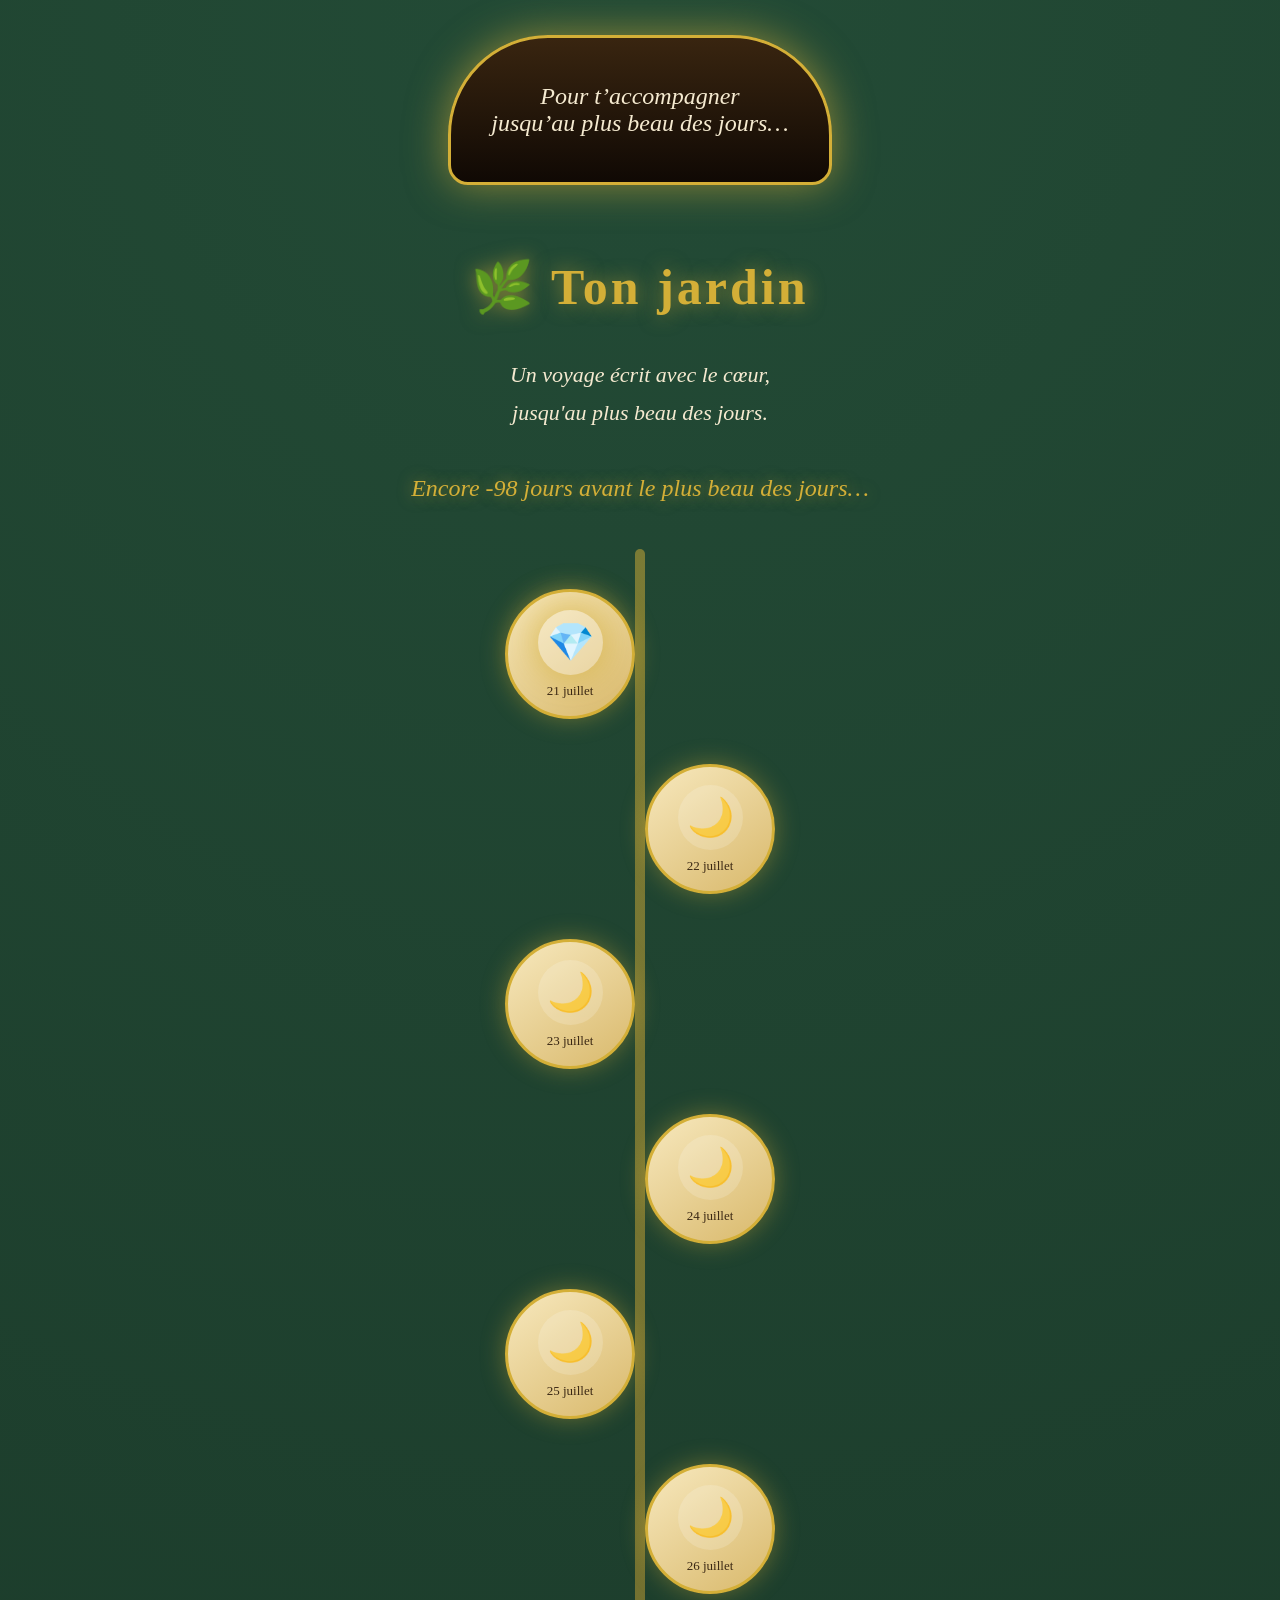
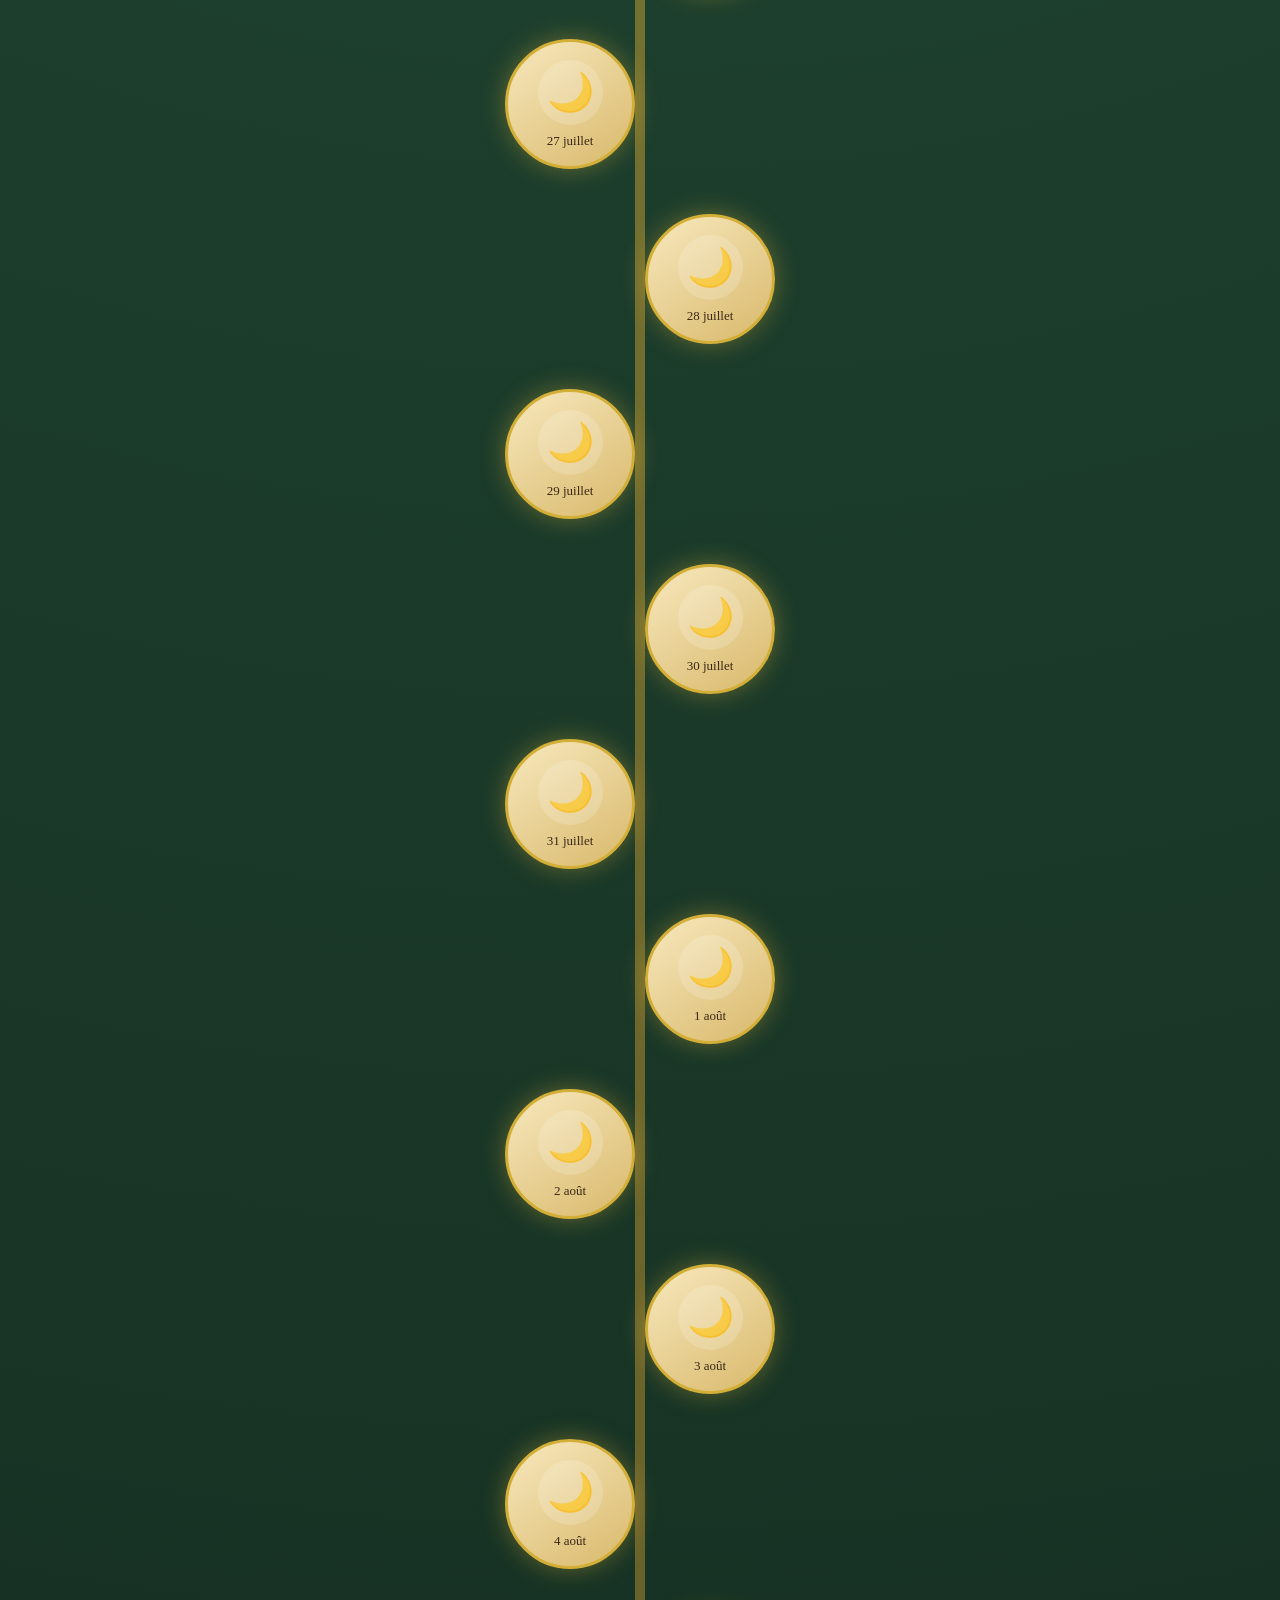
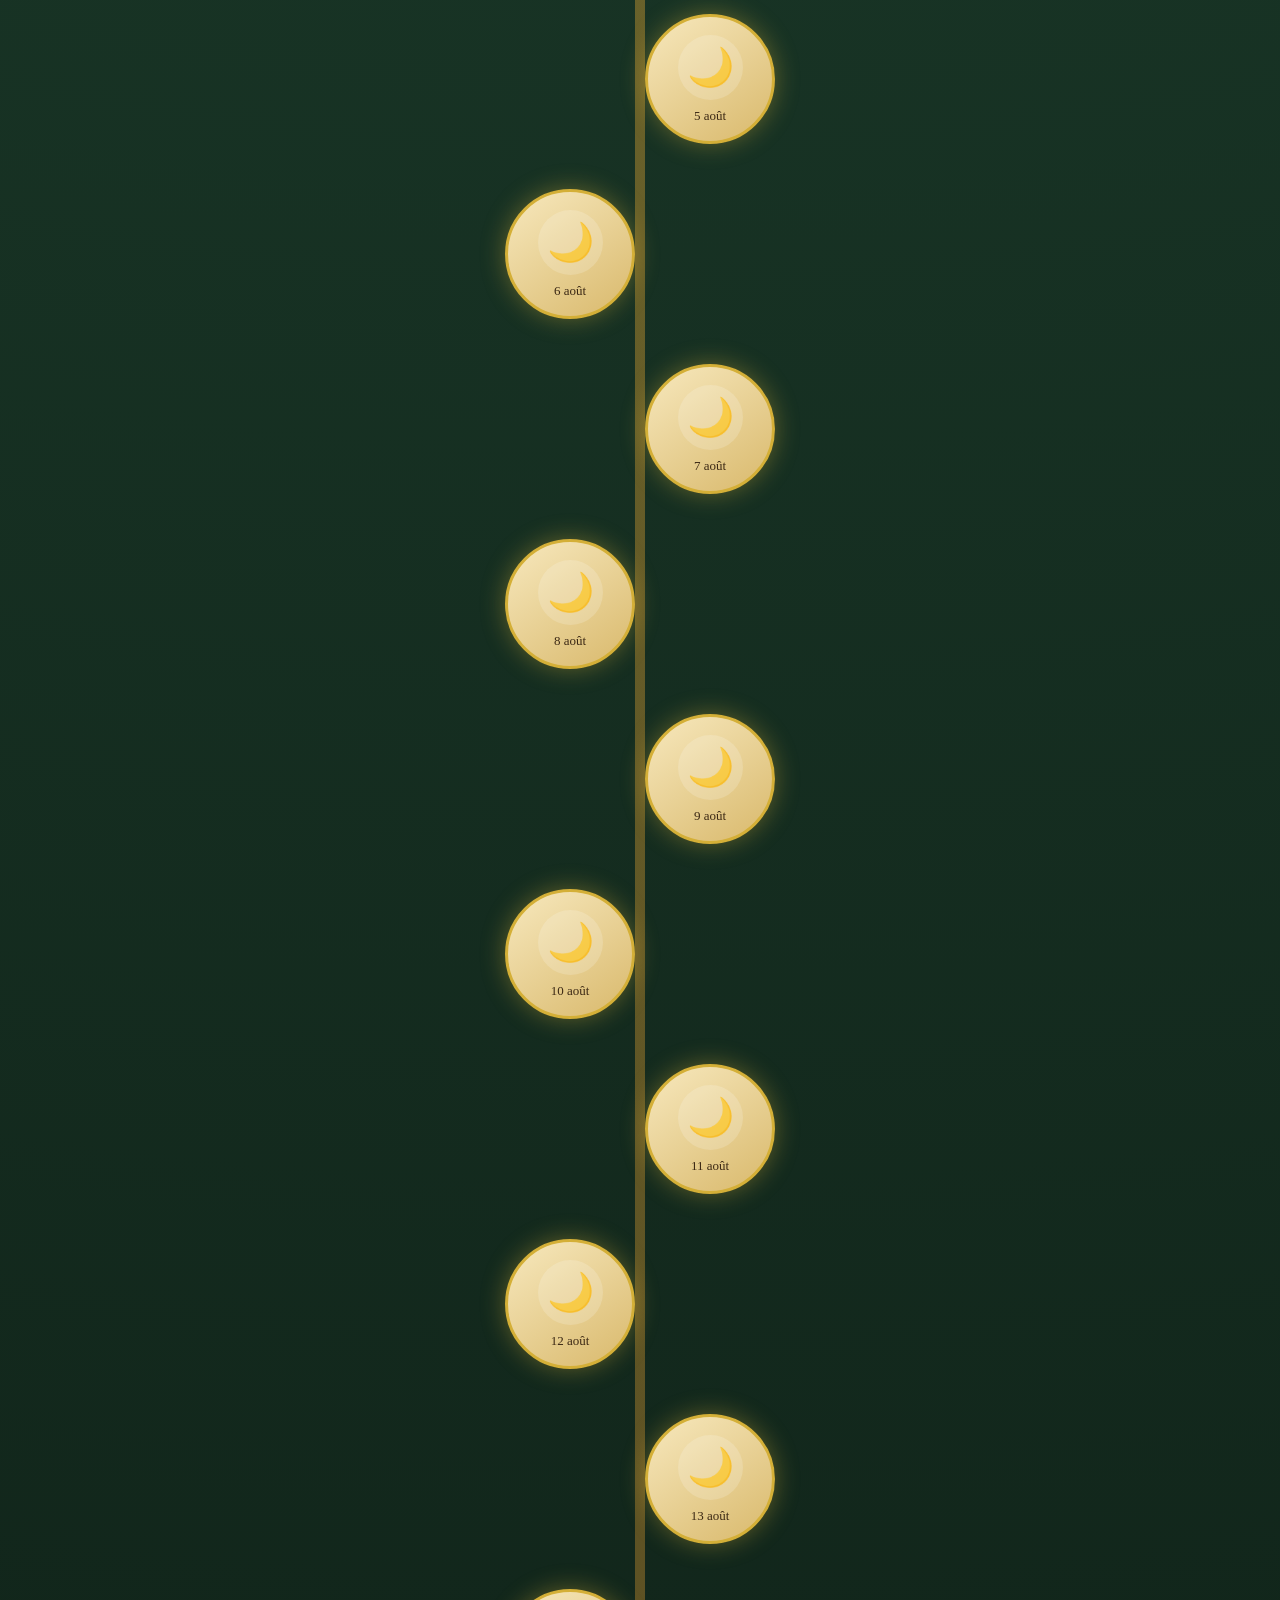
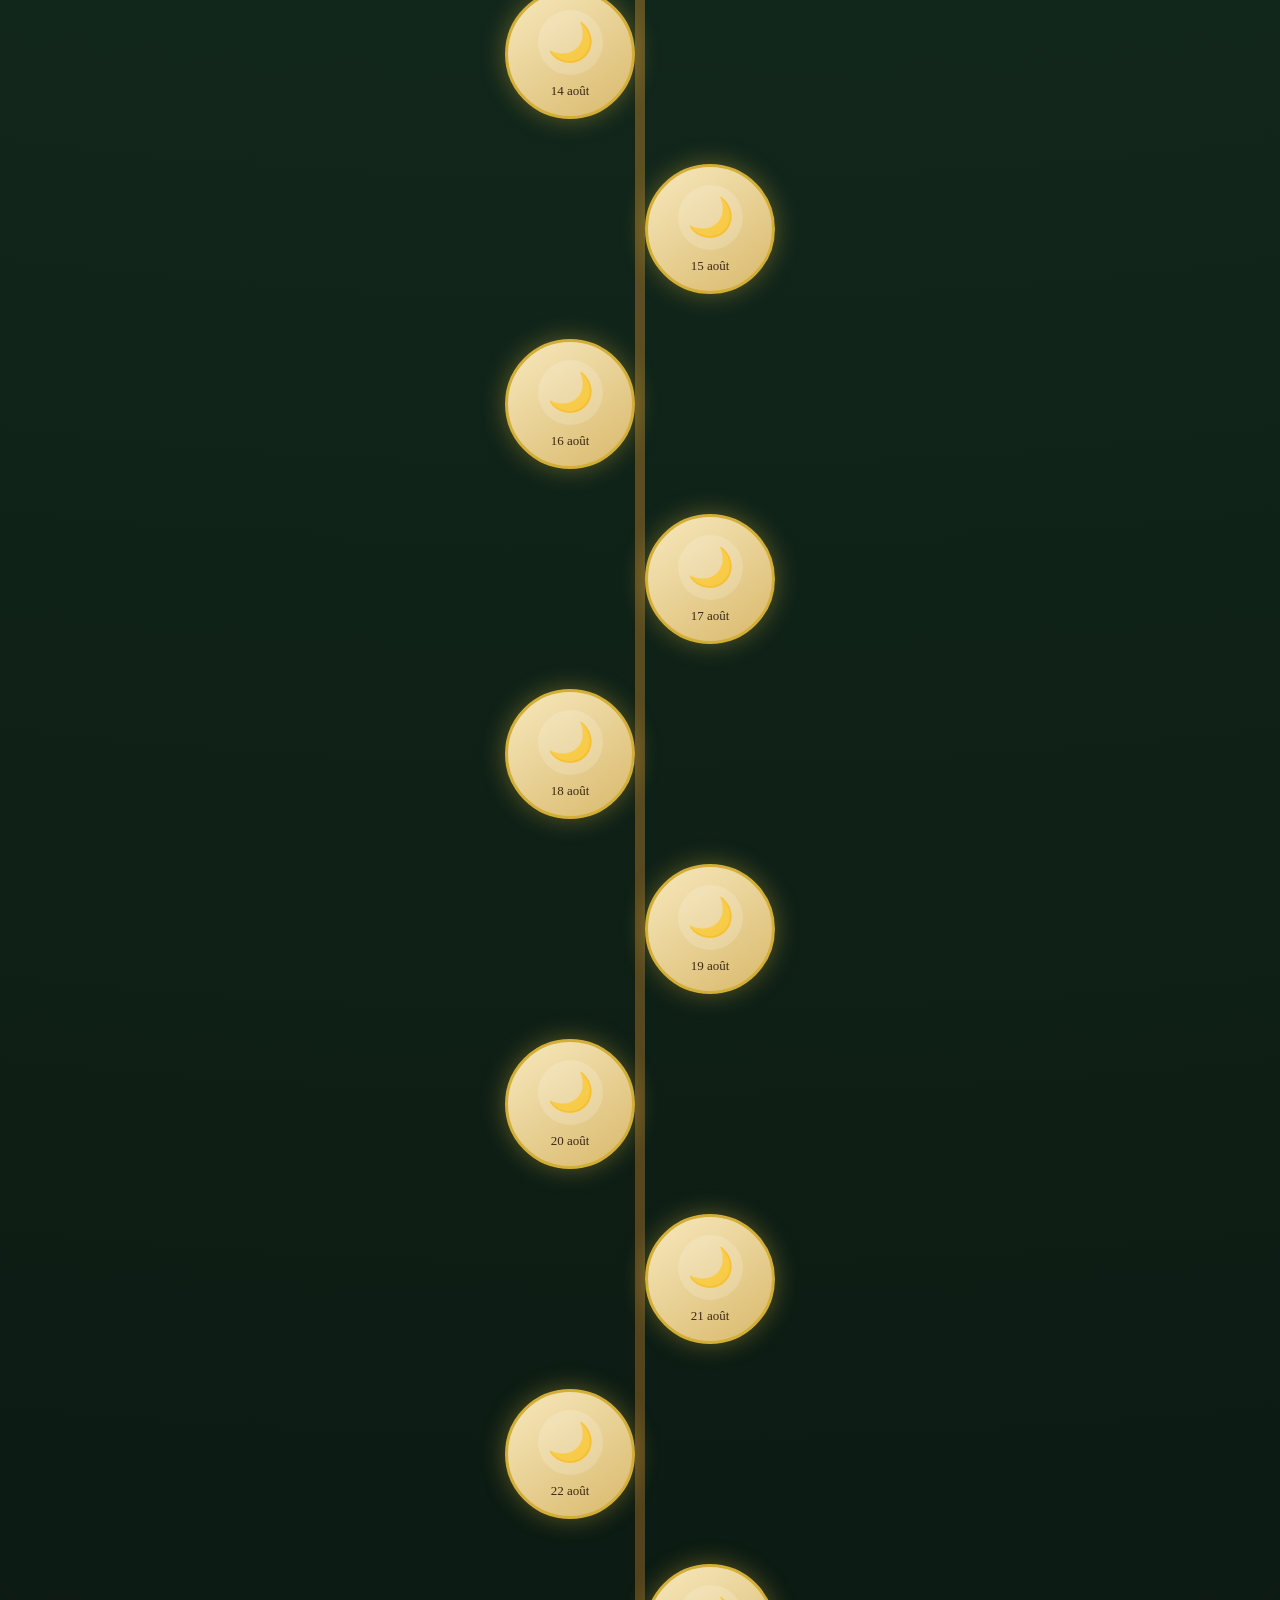
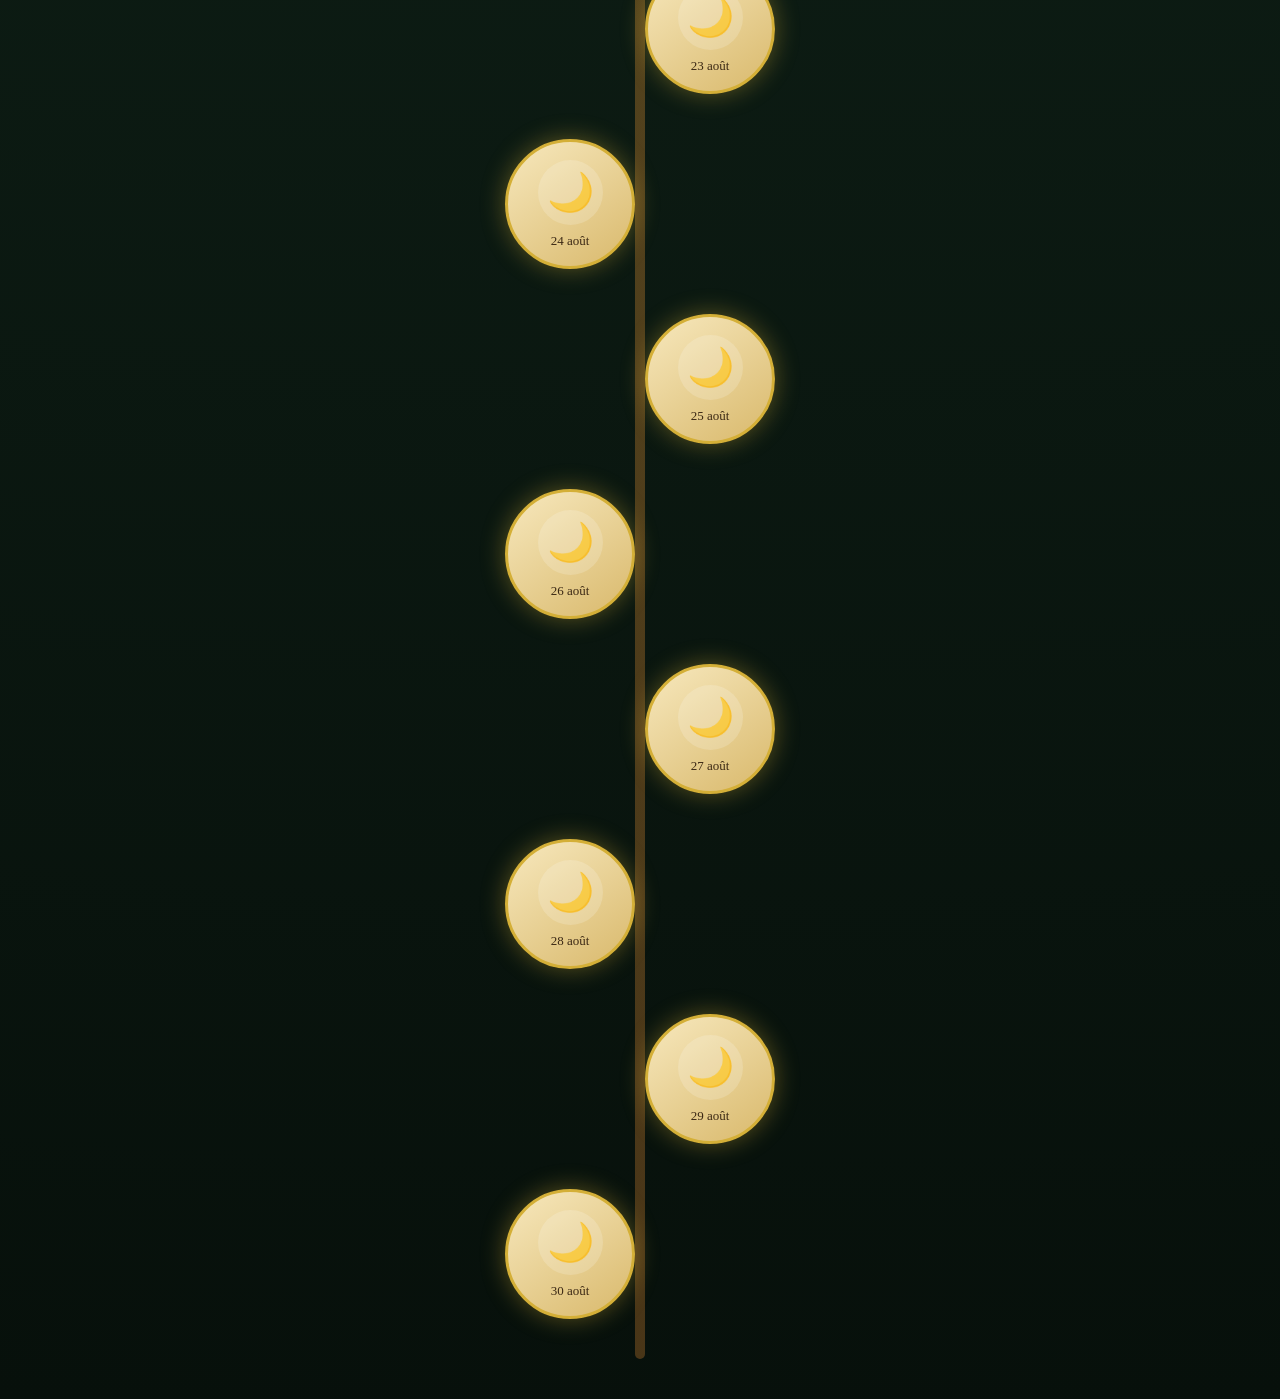
==== jardin.html @ 5ee40cb1 "Update jardin.html" ====
<!DOCTYPE html>
<html lang="fr">

<head>

<meta charset="UTF-8">
<meta name="viewport" content="width=device-width, initial-scale=1.0">

<title>Ton jardin</title>

<link rel="stylesheet" href="style.css">

</head>


<body>


<div class="porte-jardin">

    <div class="cadre-porte">

        <h2>
        Pour t’accompagner<br>
        jusqu’au plus beau des jours…
        </h2>

    </div>

</div>



<div class="jardin">


<h1>
🌿 Ton jardin
</h1>


<p class="phrase">

Un voyage écrit avec le cœur,<br>
jusqu'au plus beau des jours.

<br><br>

<span id="compteur"></span>

</p>



<div class="chemin" id="chemin">

</div>



</div>



<script>


const chemin = document.getElementById("chemin");



const debut = new Date("2026-07-21");

const fin = new Date("2026-08-30");



// Date de test
// À changer plus tard

const aujourdHui = new Date("2026-07-21");





/* COMPTEUR */


const grandJour = new Date("2026-08-30");


const maintenant = new Date();


const difference = grandJour - maintenant;


const jours = Math.ceil(

difference / (1000 * 60 * 60 * 24)

);



document.getElementById("compteur").innerHTML =


"Encore " + jours + " jours avant le plus beau des jours…";







function afficherDate(date){


return date.toLocaleDateString(

"fr-FR",

{

day:"numeric",

month:"long"

}

);


}





let dateActuelle = new Date(debut);


let compteur = 0;





while(dateActuelle <= fin){



let fleur = document.createElement("div");



fleur.className =

"fleur-jardin fleur-" + compteur;





let symbole;

let classeSceau;

let ouverte = false;





let lettreSauvegardee =

localStorage.getItem(

"sowji-" +

dateActuelle.toISOString().split("T")[0]

);






if(lettreSauvegardee){


symbole = "🪷";

classeSceau = "lotus";

ouverte = true;


}



else if(dateActuelle < aujourdHui){


symbole = "🪷";

classeSceau = "lotus";

ouverte = true;


}




else if(

dateActuelle.getTime()

===

aujourdHui.getTime()

){


symbole = "💎";

classeSceau = "bijou";

ouverte = true;


}



else{


symbole = "🌙";

classeSceau = "lune";


}





fleur.innerHTML =

`

<div class="sceau-fleur ${classeSceau}">

${symbole}

</div>


<div class="date-fleur">

${afficherDate(dateActuelle)}

</div>

`;





if(ouverte){


let dateLettre =

dateActuelle.toISOString();



fleur.onclick = function(){


window.location.href =

"lettre.html?date=" + dateLettre;


};



}



else{


fleur.onclick = function(){


alert(

"Cette lettre poursuit encore son voyage..."

);


};



}





chemin.appendChild(fleur);



dateActuelle.setDate(

dateActuelle.getDate()+1

);



compteur++;


}



</script>



</body>

</html>
---- style.css ----
/*
=================================
SOWJI
STYLE COMPLET DU PALAIS
=================================
*/


* {

box-sizing:border-box;

}



body {

margin:0;

min-height:100vh;

font-family:Georgia,"Times New Roman",serif;

color:#f5ead0;

text-align:center;

background:

radial-gradient(circle at top,#234b36,#07100b);

}



/* =========================
   PORTE DU PALAIS
========================= */


.accueil {

display:flex;

justify-content:center;

align-items:center;

}



.palais {

width:90%;

max-width:600px;

padding:50px 20px;

}



h1 {

font-size:50px;

color:#d4af37;

letter-spacing:3px;

text-shadow:

0 0 20px rgba(212,175,55,.6);

}



h2 {

font-weight:normal;

color:#f5ead0;

}



.phrase {

font-size:22px;

font-style:italic;

line-height:1.7;

margin:40px auto;

}



button {


padding:15px 35px;


border-radius:40px;


border:2px solid #d4af37;


background:rgba(0,0,0,.2);


color:#d4af37;


font-family:Georgia,serif;


font-size:18px;


cursor:pointer;


transition:.4s;


}



button:hover {


transform:scale(1.05);


box-shadow:

0 0 30px rgba(212,175,55,.7);


}



/* =========================
   PORTE DU JARDIN
========================= */


.porte-jardin {


display:flex;


justify-content:center;


margin-top:35px;


}



.cadre-porte {


padding:25px 40px;


border:3px solid #d4af37;


border-radius:100px 100px 20px 20px;


background:

linear-gradient(

#392510,

#100904

);


box-shadow:

0 0 40px rgba(212,175,55,.6);


}



.cadre-porte h2 {


font-style:italic;


font-size:24px;


}



/* =========================
   JARDIN
========================= */


.jardin {


padding:40px 20px;


min-height:100vh;


}



.chemin {


position:relative;


max-width:700px;


margin:auto;


display:flex;


flex-direction:column;


align-items:center;


gap:45px;


padding:40px 0;


}



.chemin::before {


content:"";


position:absolute;


top:0;


bottom:0;


width:10px;


background:

linear-gradient(

#d4af37,

#8b5a24

);


border-radius:20px;


opacity:.5;


}



.fleur-jardin {


position:relative;


z-index:1;


width:130px;


height:130px;


border-radius:50%;


background:

linear-gradient(

145deg,

#f7e8bd,

#d9b96c

);


border:3px solid #d4af37;


display:flex;


flex-direction:column;


justify-content:center;


align-items:center;


cursor:pointer;


box-shadow:


0 0 25px rgba(212,175,55,.4);


transition:.5s;


animation:

apparition 1s ease;


}



.fleur-jardin:nth-child(odd){


transform:

translateX(-70px);


}



.fleur-jardin:nth-child(even){


transform:

translateX(70px);


}



.fleur-jardin:hover {


filter:brightness(1.15);


}



.sceau-fleur {


width:65px;


height:65px;


display:flex;


align-items:center;


justify-content:center;


border-radius:50%;


font-size:38px;


background:

rgba(255,255,255,.25);


}



/* Sceaux */


.lotus {


box-shadow:

0 0 30px rgba(212,175,55,.7);


}



.bijou {


animation:

briller 2s infinite;


box-shadow:

0 0 40px rgba(212,175,55,.9);


}



.lune {


opacity:.7;


}



.date-fleur {


font-size:13px;


margin-top:8px;


color:#3b2814;


}



/* =========================
   PARCHEMIN
========================= */


.parchemin {


position:relative;


max-width:650px;


margin:60px auto;


padding:60px 40px;


background:

linear-gradient(

90deg,

#d8bc83,

#f3dfae,

#d8bc83

);


color:#4b3218;


border-radius:10px;


box-shadow:

0 0 50px rgba(212,175,55,.6);


animation:

deroulement 1.5s ease;


}



.parchemin::before,

.parchemin::after {


content:"";


position:absolute;


left:-20px;


right:-20px;


height:35px;


background:

linear-gradient(

90deg,

#5b3516,

#c08a45,

#5b3516

);


border-radius:30px;


}



.parchemin::before {


top:-15px;


}



.parchemin::after {


bottom:-15px;


}



.contenu-lettre {


font-size:21px;


line-height:1.8;


font-style:italic;


}



.media img,

.media video {


max-width:90%;


border-radius:15px;


margin-top:25px;


}



audio {


margin-top:25px;


}



/* =========================
   ANIMATIONS
========================= */


@keyframes apparition {


from {


opacity:0;


transform:scale(.5);


}


to {


opacity:1;


}


}



@keyframes briller {


0%,100% {


filter:brightness(1);


}


50% {


filter:brightness(1.5);


}


}



@keyframes deroulement {


from {


transform:scaleY(0);


opacity:0;


}


to {


transform:scaleY(1);


opacity:1;


}


}
#compteur {

color:#d4af37;

font-size:24px;

font-style:italic;

text-shadow:

0 0 15px rgba(212,175,55,.6);

}
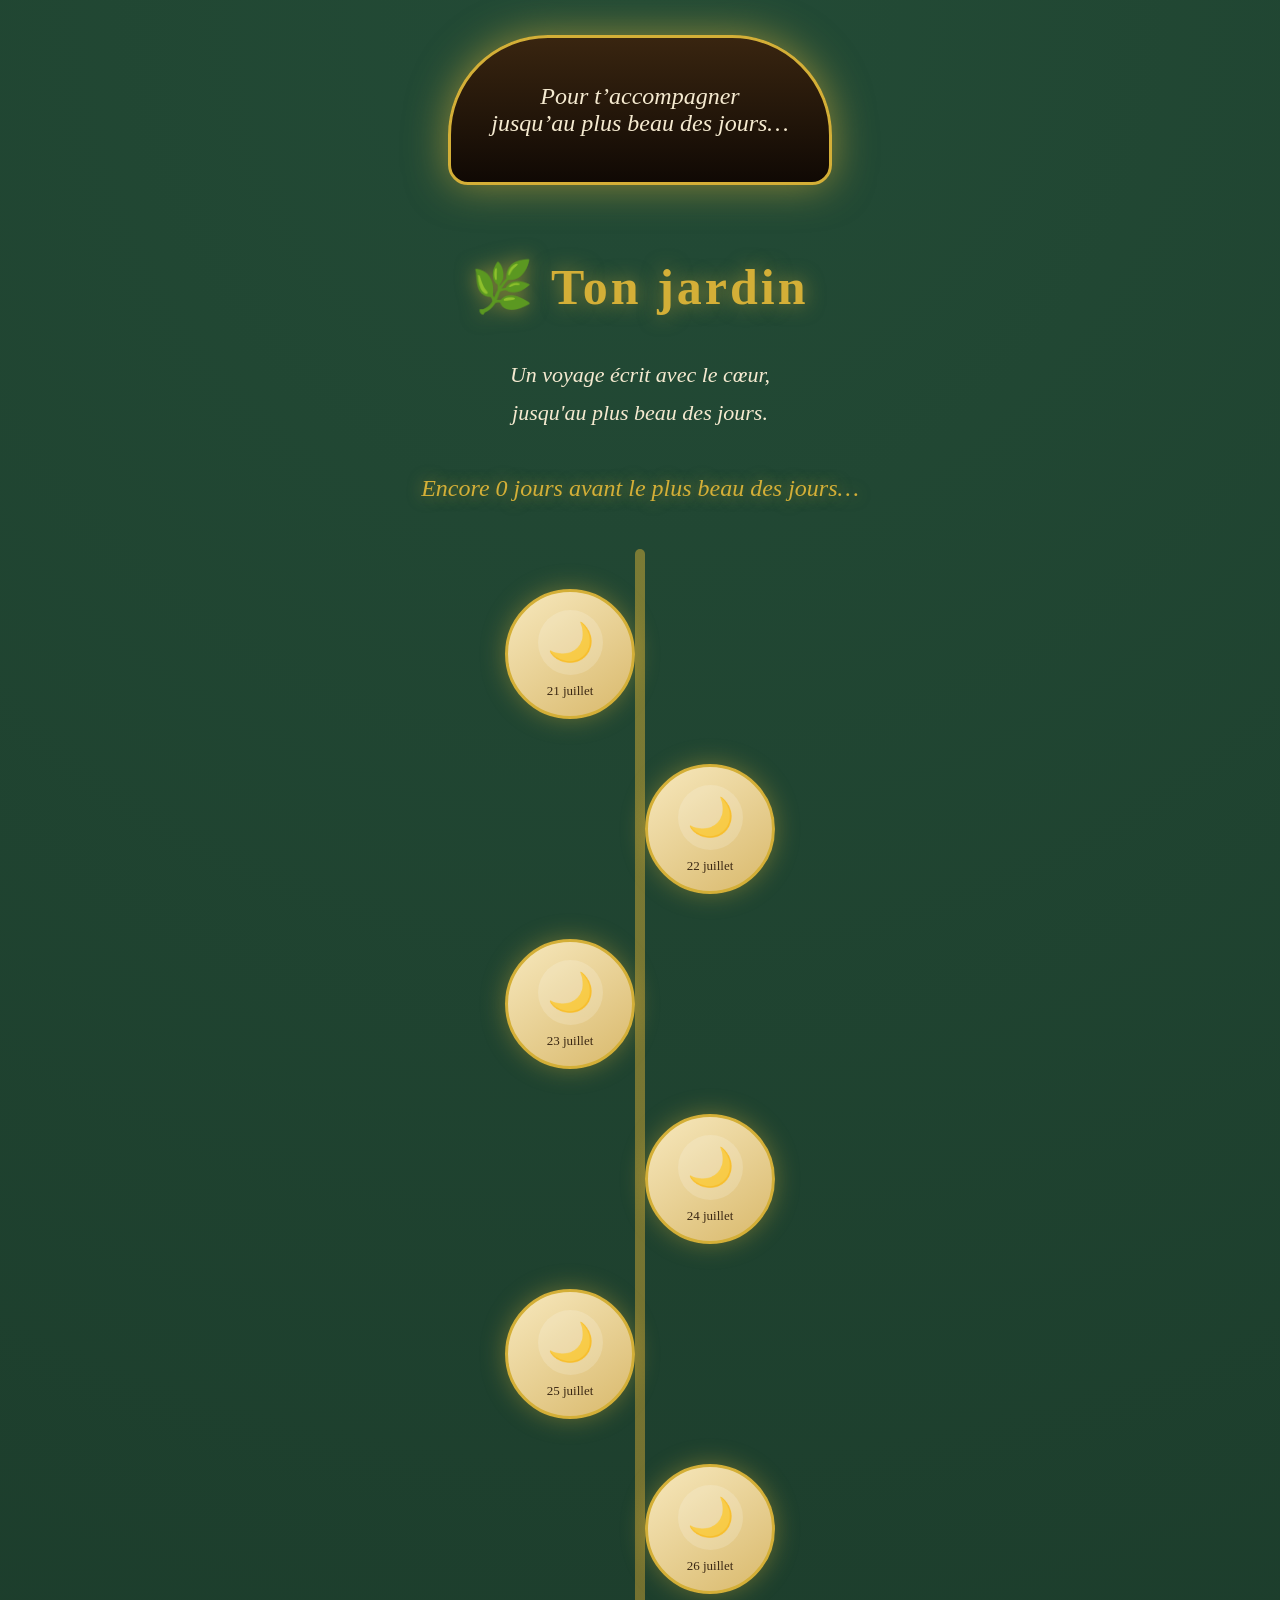
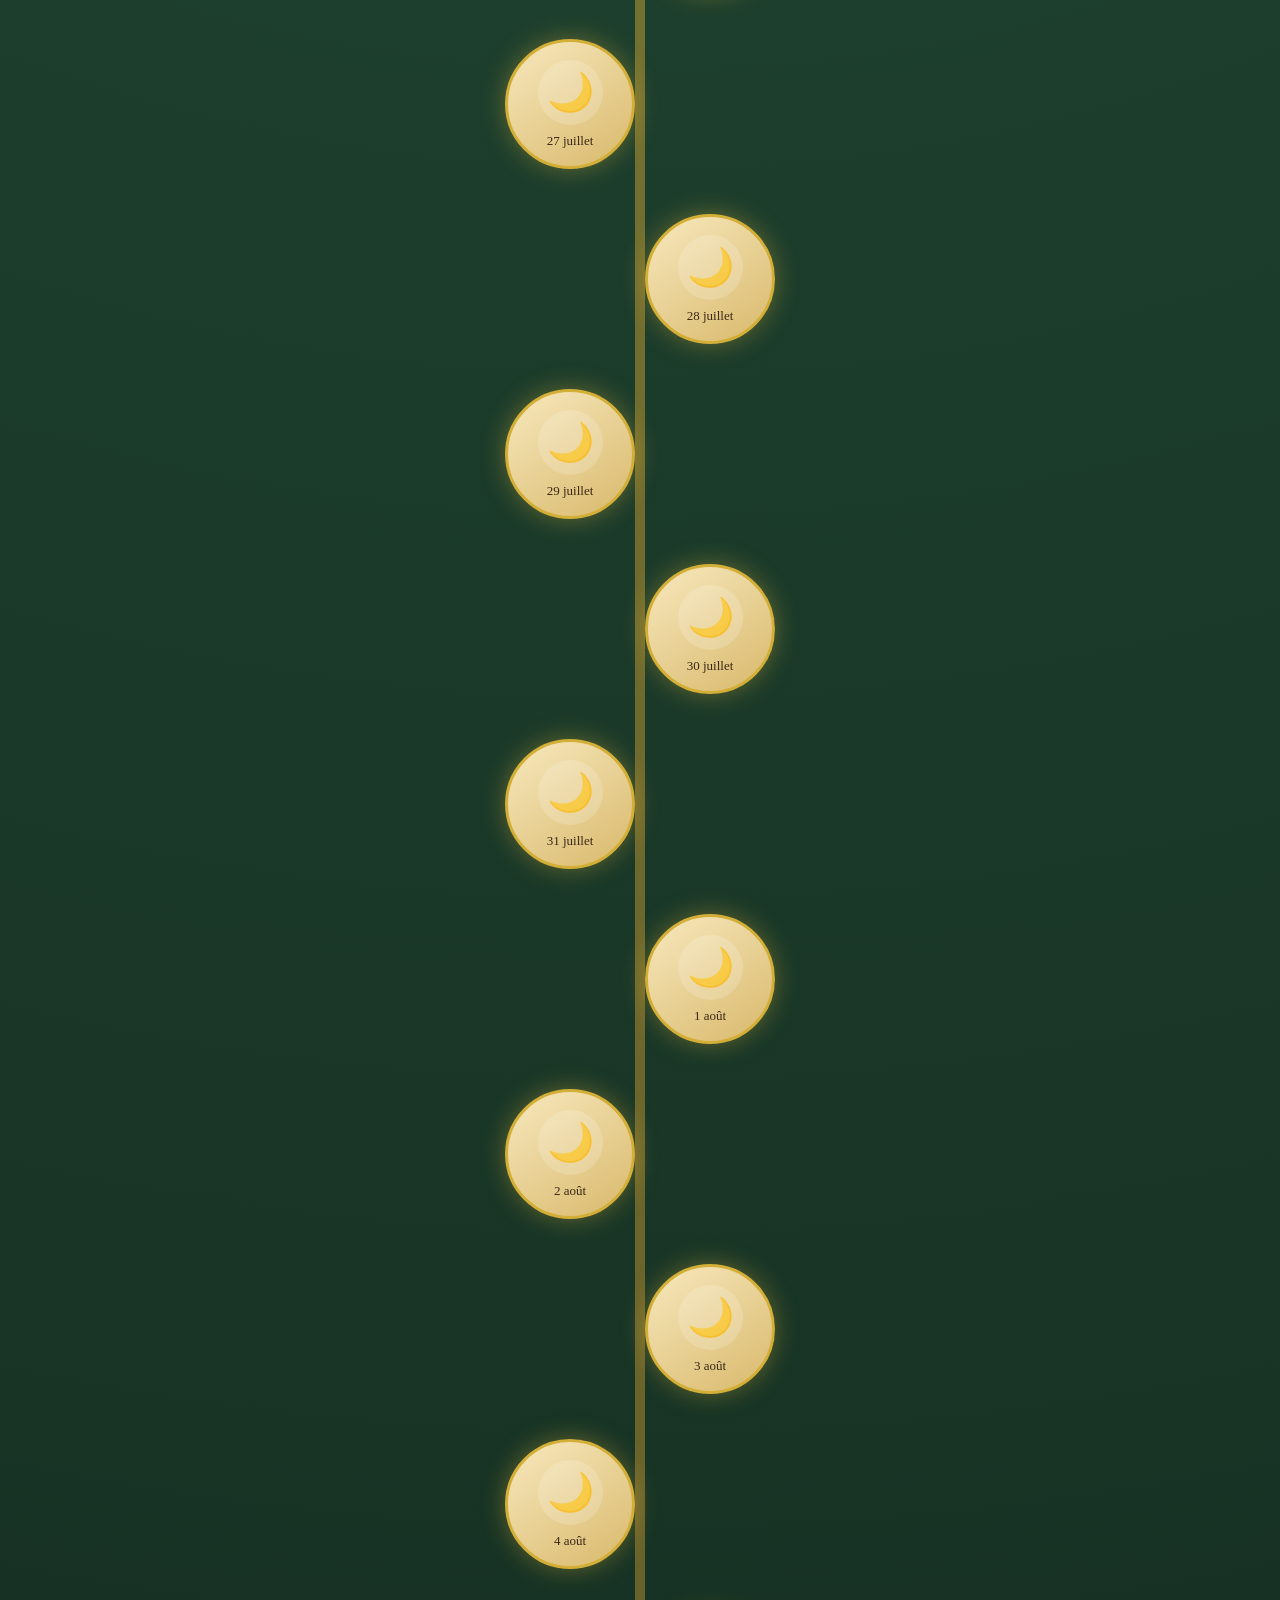
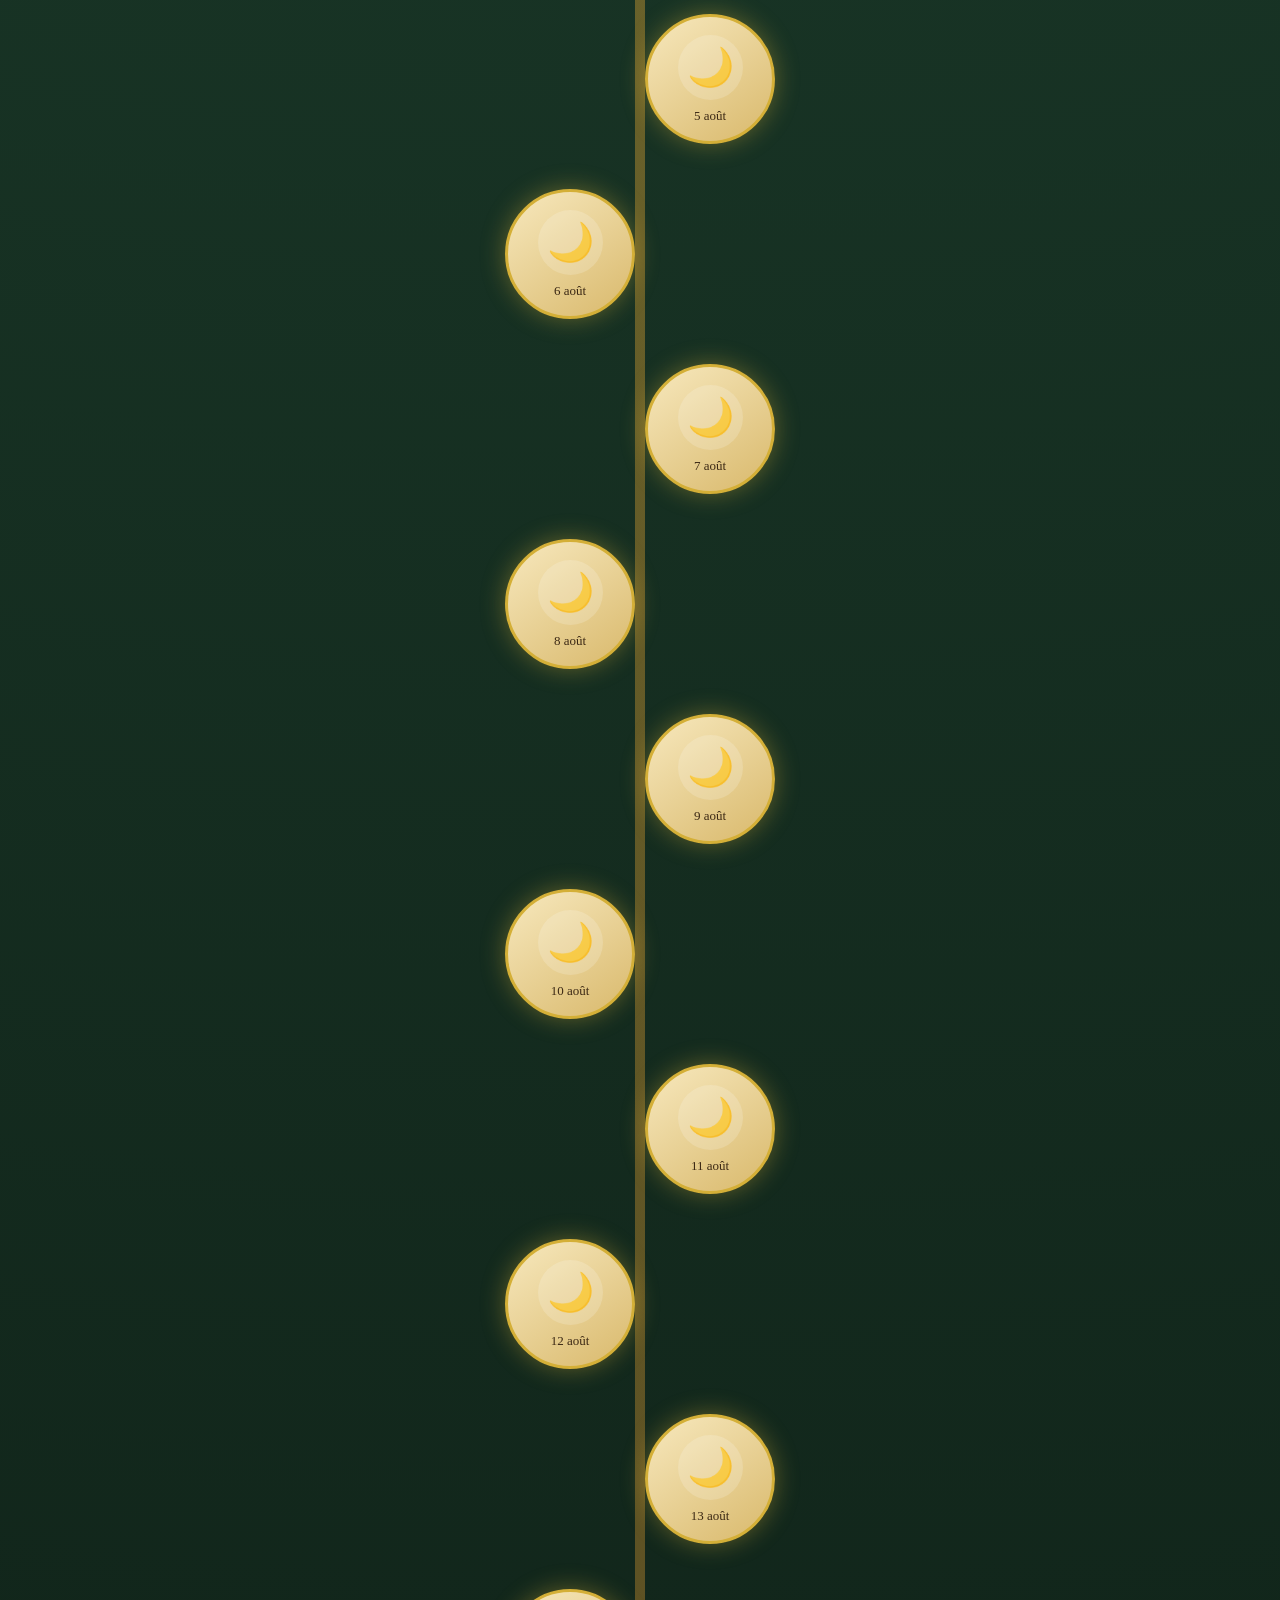
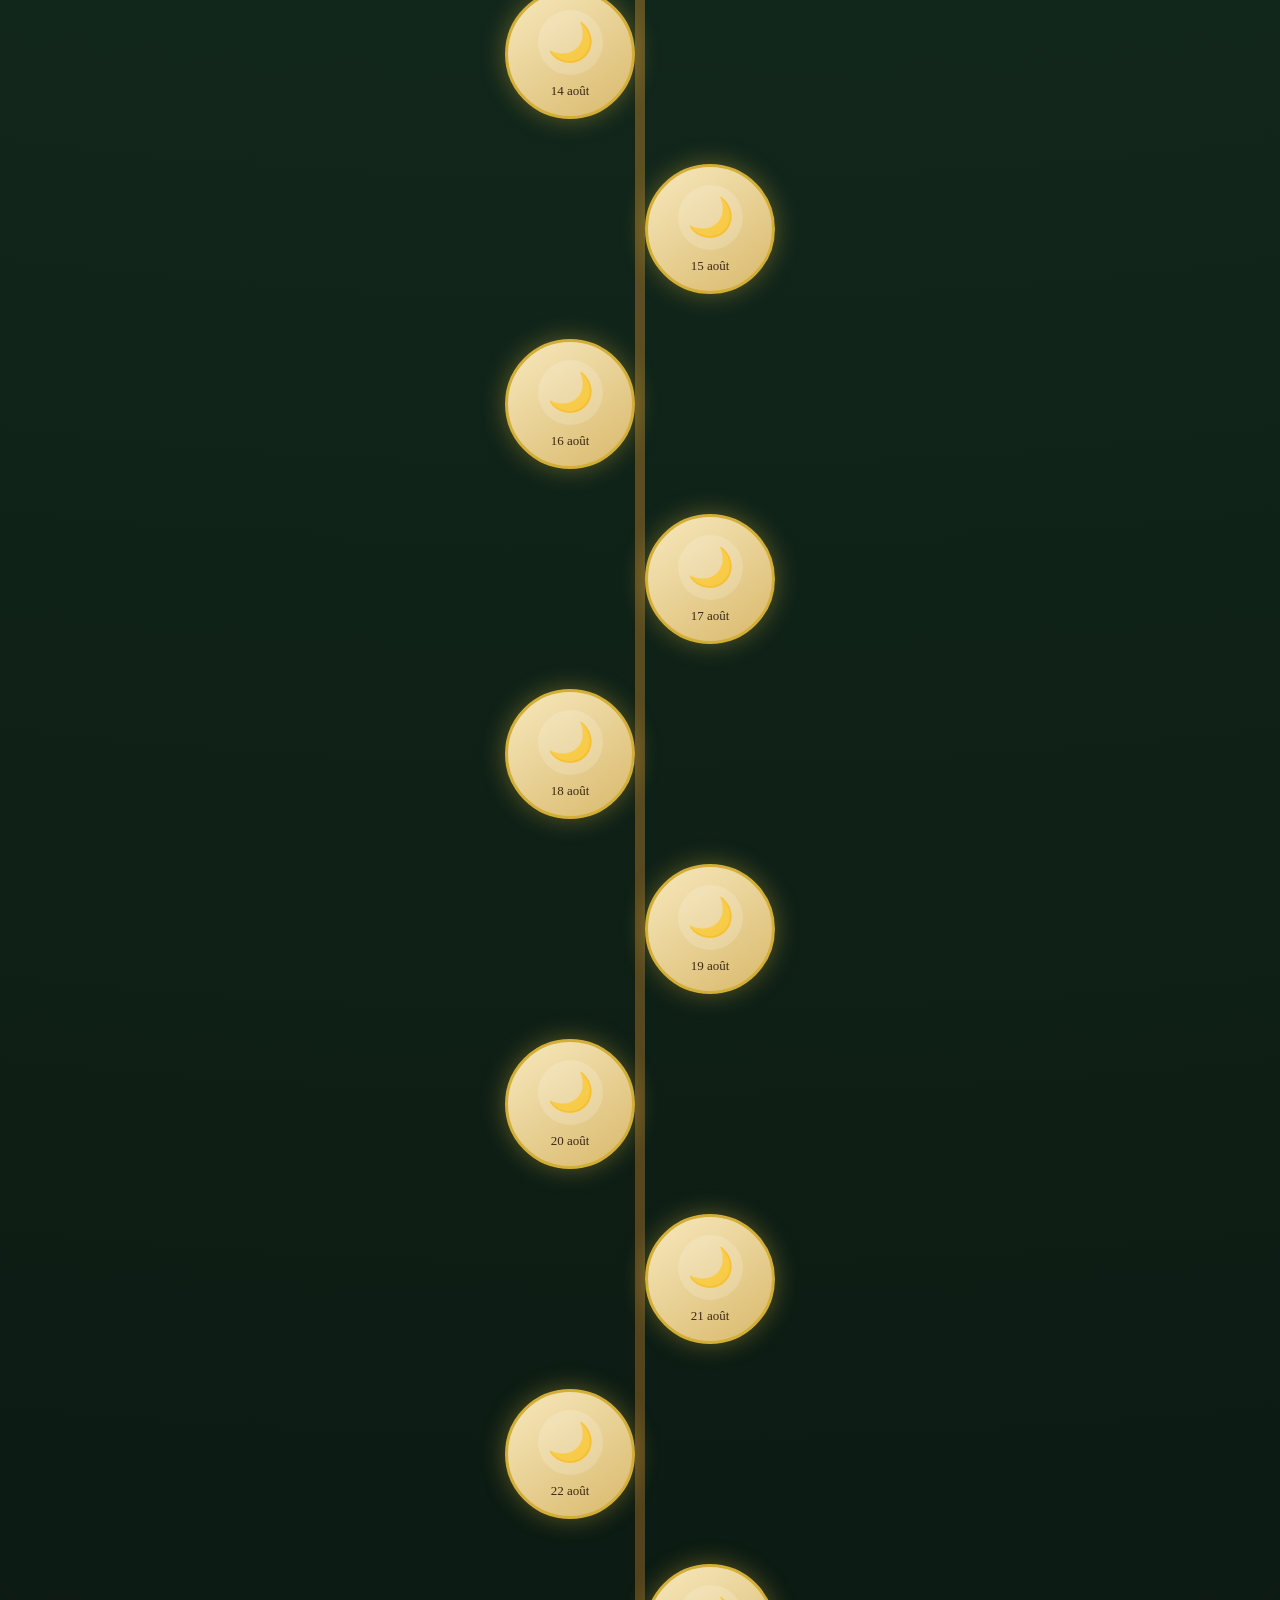
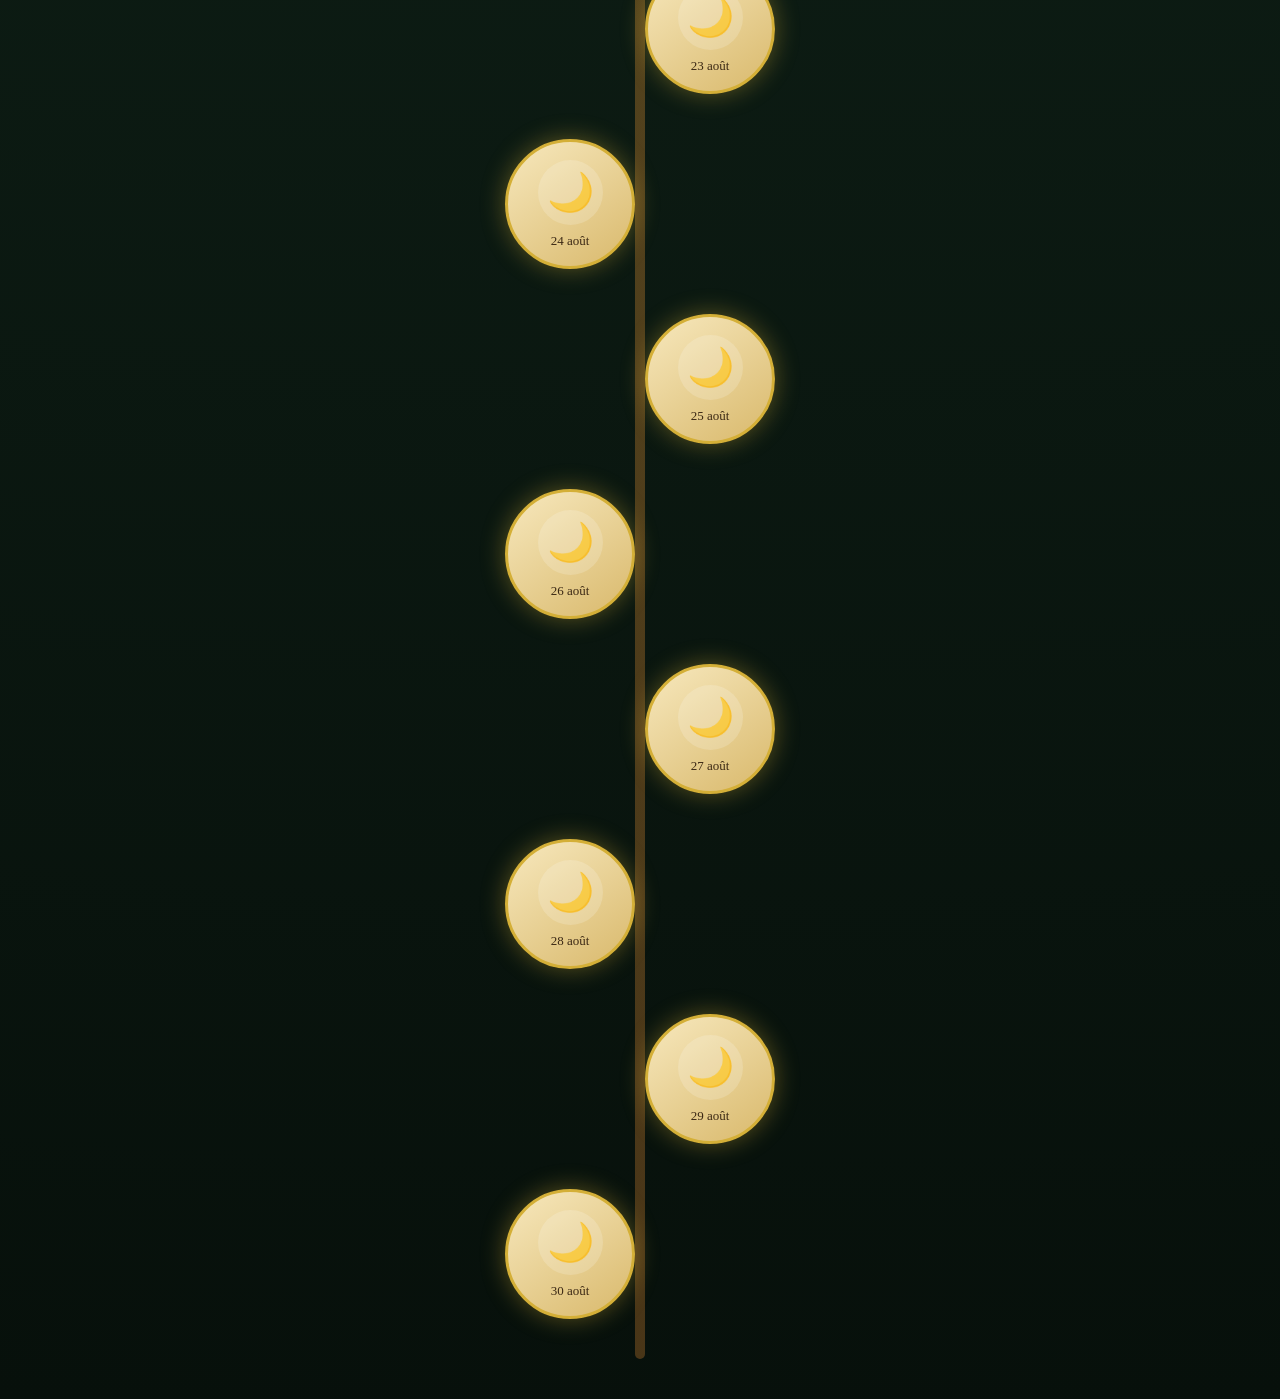
==== commit 86916d67: "Update jardin.html" ====
--- a/jardin.html
+++ b/jardin.html
@@ -18,14 +18,14 @@
 
 <div class="porte-jardin">
 
-    <div class="cadre-porte">
-
-        <h2>
-        Pour t’accompagner<br>
-        jusqu’au plus beau des jours…
-        </h2>
-
-    </div>
+<div class="cadre-porte">
+
+<h2>
+Pour t’accompagner<br>
+jusqu’au plus beau des jours…
+</h2>
+
+</div>
 
 </div>
 
@@ -52,53 +52,68 @@
 
 
 
-<div class="chemin" id="chemin">
-
-</div>
-
-
-
-</div>
+<div class="chemin" id="chemin"></div>
+
+
+
+</div>
+
 
 
 
 <script>
 
 
-const chemin = document.getElementById("chemin");
-
-
-
-const debut = new Date("2026-07-21");
-
-const fin = new Date("2026-08-30");
-
-
-
-// Date de test
-// À changer plus tard
-
-const aujourdHui = new Date("2026-07-21");
-
-
-
-
-
-/* COMPTEUR */
-
-
-const grandJour = new Date("2026-08-30");
-
-
-const maintenant = new Date();
-
-
-const difference = grandJour - maintenant;
-
-
-const jours = Math.ceil(
-
-difference / (1000 * 60 * 60 * 24)
+
+const chemin =
+
+document.getElementById("chemin");
+
+
+
+const debut =
+
+new Date("2026-07-21");
+
+
+const fin =
+
+new Date("2026-08-30");
+
+
+
+const aujourdHui =
+
+new Date();
+
+
+
+
+// Date du grand jour
+
+const grandJour =
+
+new Date("2026-08-30");
+
+
+
+const difference =
+
+grandJour - aujourdHui;
+
+
+
+const jours =
+
+Math.max(
+
+0,
+
+Math.ceil(
+
+difference / (1000*60*60*24)
+
+)
 
 );
 
@@ -106,7 +121,6 @@
 
 document.getElementById("compteur").innerHTML =
 
-
 "Encore " + jours + " jours avant le plus beau des jours…";
 
 
@@ -132,18 +146,15 @@
 
 );
 
-
-}
-
-
-
-
-
-let dateActuelle = new Date(debut);
-
-
-let compteur = 0;
-
+}
+
+
+
+
+
+let dateActuelle =
+
+new Date(debut);
 
 
 
@@ -152,65 +163,61 @@
 
 
 
-let fleur = document.createElement("div");
+let cleDate =
+
+dateActuelle.toISOString().split("T")[0];
+
+
+
+let fleur =
+
+document.createElement("div");
 
 
 
 fleur.className =
 
-"fleur-jardin fleur-" + compteur;
-
-
-
-
-
-let symbole;
-
-let classeSceau;
-
-let ouverte = false;
-
-
-
-
-
-let lettreSauvegardee =
+"fleur-jardin";
+
+
+
+
+
+let symbole = "🌙";
+
+let classe = "lune";
+
+let disponible = false;
+
+
+
+
+
+/*
+La mémoire du jardin
+*/
+
+
+let souvenir =
 
 localStorage.getItem(
 
-"sowji-" +
-
-dateActuelle.toISOString().split("T")[0]
-
-);
-
-
-
-
-
-
-if(lettreSauvegardee){
-
-
-symbole = "🪷";
-
-classeSceau = "lotus";
-
-ouverte = true;
-
-
-}
-
-
-
-else if(dateActuelle < aujourdHui){
-
-
-symbole = "🪷";
-
-classeSceau = "lotus";
-
-ouverte = true;
+"sowji-"+cleDate
+
+);
+
+
+
+
+
+if(souvenir){
+
+
+symbole="🪷";
+
+classe="lotus";
+
+disponible=true;
 
 
 }
@@ -220,78 +227,98 @@
 
 else if(
 
-dateActuelle.getTime()
-
-===
-
-aujourdHui.getTime()
+cleDate ===
+
+aujourdHui.toISOString().split("T")[0]
 
 ){
 
 
-symbole = "💎";
-
-classeSceau = "bijou";
-
-ouverte = true;
-
-
-}
-
-
+symbole="💎";
+
+classe="bijou";
+
+disponible=true;
+
+
+}
+
+
+
+
+
+
+fleur.innerHTML =
+
+
+`
+
+<div class="sceau-fleur ${classe}">
+
+${symbole}
+
+</div>
+
+
+<div class="date-fleur">
+
+${afficherDate(dateActuelle)}
+
+</div>
+
+`;
+
+
+
+
+
+
+
+if(disponible){
+
+
+
+fleur.onclick = function(){
+
+
+
+localStorage.setItem(
+
+"sowji-ouvert-"+cleDate,
+
+"true"
+
+);
+
+
+
+window.location.href =
+
+"lettre.html?date="
+
++
+
+dateActuelle.toISOString();
+
+
+
+};
+
+
+
+}
 
 else{
 
 
-symbole = "🌙";
-
-classeSceau = "lune";
-
-
-}
-
-
-
-
-
-fleur.innerHTML =
-
-`
-
-<div class="sceau-fleur ${classeSceau}">
-
-${symbole}
-
-</div>
-
-
-<div class="date-fleur">
-
-${afficherDate(dateActuelle)}
-
-</div>
-
-`;
-
-
-
-
-
-if(ouverte){
-
-
-let dateLettre =
-
-dateActuelle.toISOString();
-
-
-
-fleur.onclick = function(){
-
-
-window.location.href =
-
-"lettre.html?date=" + dateLettre;
+fleur.onclick=function(){
+
+
+alert(
+
+"Cette lettre poursuit encore son voyage..."
+
+);
 
 
 };
@@ -302,33 +329,13 @@
 
 
 
-else{
-
-
-fleur.onclick = function(){
-
-
-alert(
-
-"Cette lettre poursuit encore son voyage..."
-
-);
-
-
-};
-
-
-
-}
-
-
-
 
 
 chemin.appendChild(fleur);
 
 
 
+
 dateActuelle.setDate(
 
 dateActuelle.getDate()+1
@@ -337,9 +344,6 @@
 
 
 
-compteur++;
-
-
 }
 
 
--- a/style.css
+++ b/style.css
@@ -758,3 +758,193 @@
 0 0 15px rgba(212,175,55,.6);
 
 }
+/* =================================
+   PORTE DOREE ENCHANTEE
+================================= */
+
+
+.porte-jardin {
+
+animation:
+
+apparitionPorte 2s ease;
+
+}
+
+
+
+.cadre-porte {
+
+
+position:relative;
+
+
+overflow:hidden;
+
+
+}
+
+
+
+.cadre-porte::before {
+
+
+content:"";
+
+
+position:absolute;
+
+
+top:0;
+
+
+left:-100%;
+
+
+width:60%;
+
+
+height:100%;
+
+
+background:
+
+linear-gradient(
+
+90deg,
+
+transparent,
+
+rgba(255,255,255,.35),
+
+transparent
+
+);
+
+
+animation:
+
+lumierePorte 4s infinite;
+
+
+}
+
+
+
+.cadre-porte h2 {
+
+
+position:relative;
+
+
+z-index:1;
+
+
+}
+
+
+
+
+@keyframes lumierePorte {
+
+
+0% {
+
+
+left:-100%;
+
+
+}
+
+
+
+50% {
+
+
+left:150%;
+
+
+}
+
+
+
+100% {
+
+
+left:150%;
+
+
+}
+
+
+}
+
+
+
+@keyframes apparitionPorte {
+
+
+from {
+
+
+opacity:0;
+
+
+transform:translateY(-40px);
+
+
+}
+
+
+
+to {
+
+
+opacity:1;
+
+
+transform:translateY(0);
+
+
+}
+
+
+}
+/* =================================
+   SCEAU DE DATE DU PARCHEMIN
+================================= */
+
+
+.sceau-date {
+
+
+display:inline-block;
+
+
+margin:20px;
+
+
+padding:10px 25px;
+
+
+border:2px solid #d4af37;
+
+
+border-radius:50px;
+
+
+color:#8b5a24;
+
+
+font-style:italic;
+
+
+background:rgba(255,255,255,.3);
+
+
+box-shadow:
+
+0 0 20px rgba(212,175,55,.4);
+
+
+}
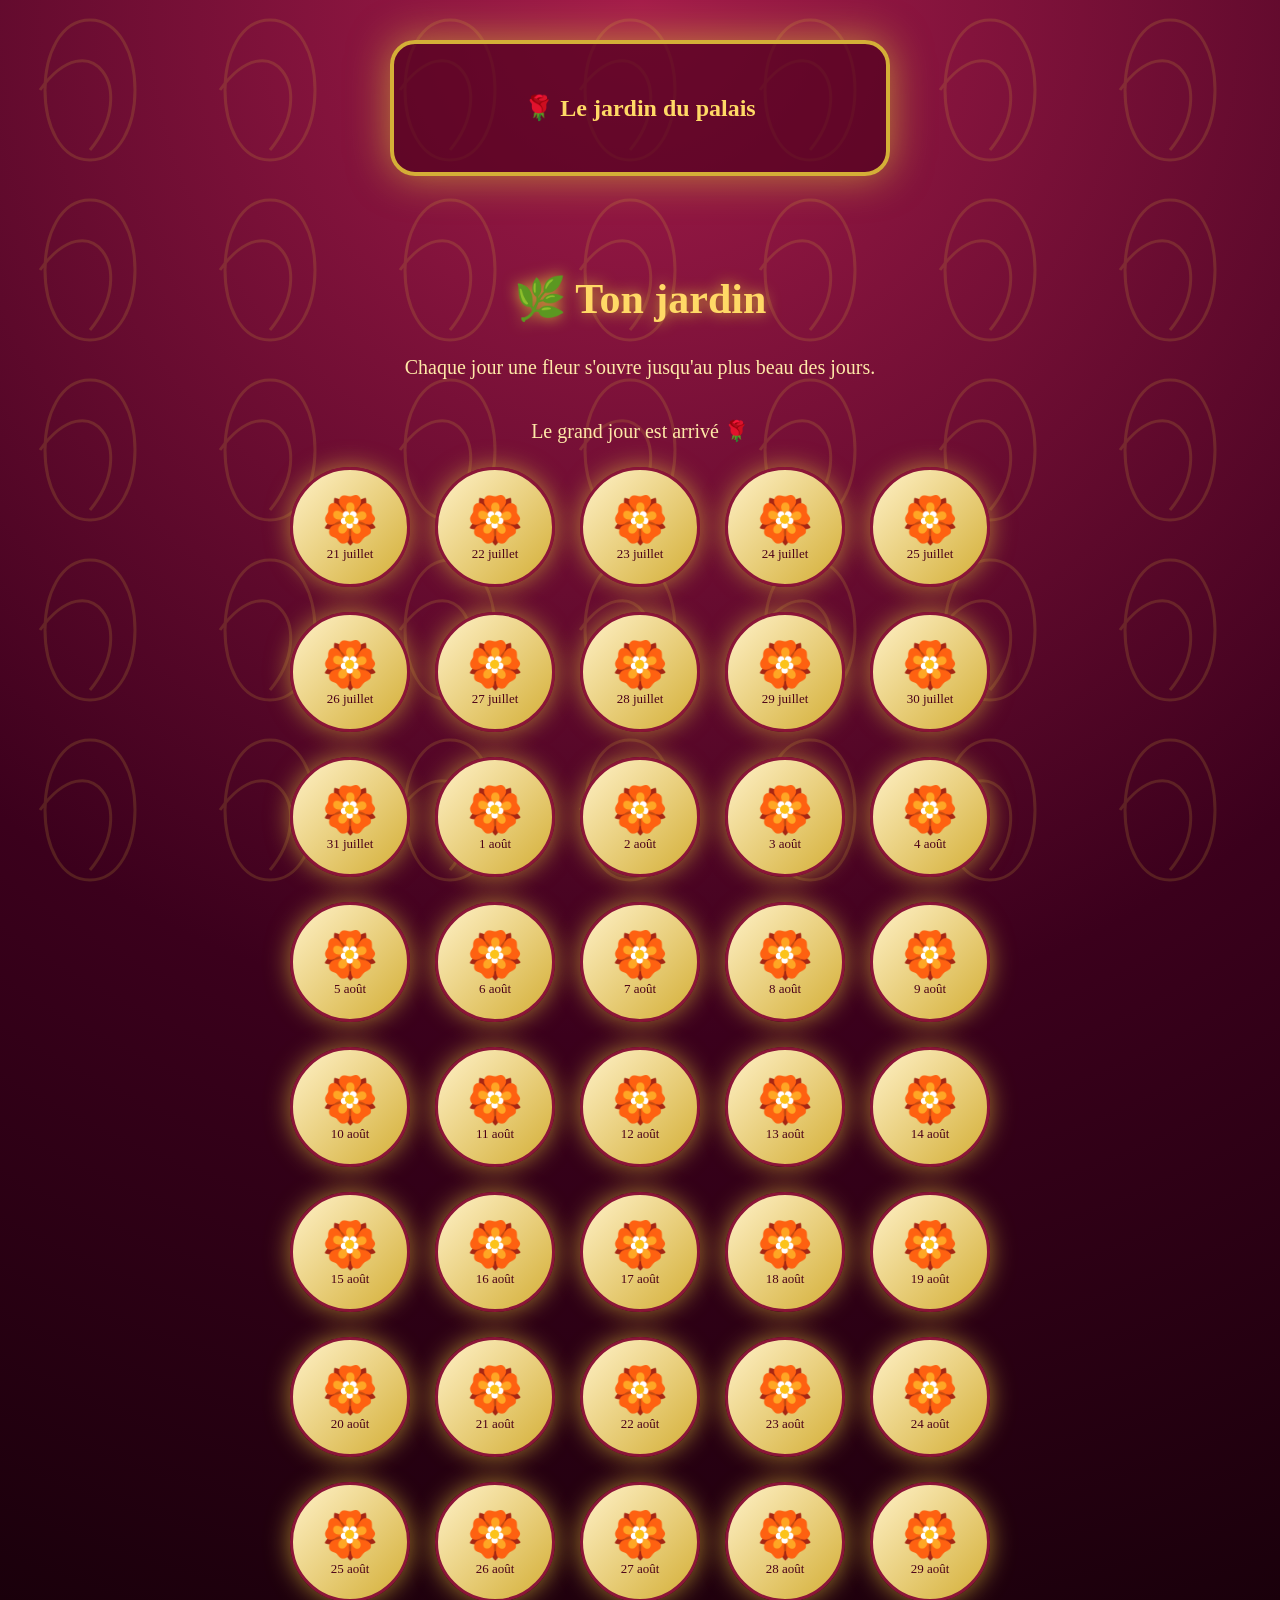
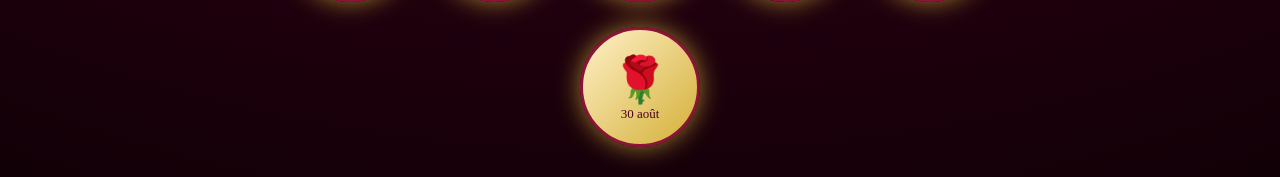
==== commit 36993871: "Update jardin.html" ====
--- a/jardin.html
+++ b/jardin.html
@@ -6,7 +6,7 @@
 <meta charset="UTF-8">
 <meta name="viewport" content="width=device-width, initial-scale=1.0">
 
-<title>Ton jardin</title>
+<title>Le jardin</title>
 
 <link rel="stylesheet" href="style.css">
 
@@ -21,8 +21,7 @@
 <div class="cadre-porte">
 
 <h2>
-Pour t’accompagner<br>
-jusqu’au plus beau des jours…
+🌹 Le jardin du palais
 </h2>
 
 </div>
@@ -40,14 +39,9 @@
 
 
 <p class="phrase">
-
-Un voyage écrit avec le cœur,<br>
-jusqu'au plus beau des jours.
-
+Chaque jour une fleur s'ouvre jusqu'au plus beau des jours.
 <br><br>
-
 <span id="compteur"></span>
-
 </p>
 
 
@@ -64,66 +58,50 @@
 <script>
 
 
-
 const chemin =
-
 document.getElementById("chemin");
 
 
 
 const debut =
-
 new Date("2026-07-21");
 
-
 const fin =
-
 new Date("2026-08-30");
 
 
 
-const aujourdHui =
-
+const maintenant =
 new Date();
 
-
-
-
-// Date du grand jour
+maintenant.setHours(0,0,0,0);
+
+
 
 const grandJour =
-
 new Date("2026-08-30");
 
-
-
-const difference =
-
-grandJour - aujourdHui;
-
-
-
-const jours =
-
-Math.max(
-
-0,
-
+grandJour.setHours(0,0,0,0);
+
+
+
+let reste =
 Math.ceil(
-
-difference / (1000*60*60*24)
-
-)
-
+(grandJour-maintenant)
+/(1000*60*60*24)
 );
 
 
 
 document.getElementById("compteur").innerHTML =
 
-"Encore " + jours + " jours avant le plus beau des jours…";
-
-
+reste > 0 ?
+
+"Encore "+reste+" jours avant le grand jour 🌹"
+
+:
+
+"Le grand jour est arrivé 🌹";
 
 
 
@@ -131,19 +109,12 @@
 
 function afficherDate(date){
 
-
 return date.toLocaleDateString(
-
 "fr-FR",
-
 {
-
 day:"numeric",
-
 month:"long"
-
-}
-
+}
 );
 
 }
@@ -153,205 +124,189 @@
 
 
 let dateActuelle =
-
 new Date(debut);
 
 
 
-
 while(dateActuelle <= fin){
 
 
 
-let cleDate =
-
-dateActuelle.toISOString().split("T")[0];
-
-
-
 let fleur =
-
 document.createElement("div");
 
 
 
+let dateFleur =
+new Date(dateActuelle);
+
+dateFleur.setHours(0,0,0,0);
+
+
+
+let symbole = "🌙";
+
+let classe = "";
+
+let ouvrable = false;
+
+
+
+// Fleur disponible seulement si la date est arrivée
+
+if(dateFleur <= maintenant){
+
+
+symbole="🏵️";
+
+classe="ouverte";
+
+ouvrable=true;
+
+
+}
+
+
+
+// Dernière fleur
+
+if(
+
+dateFleur.getTime()
+===
+
+fin.getTime()
+
+){
+
+
+symbole="🌹";
+
+classe="finale";
+
+
+if(dateFleur <= maintenant){
+
+ouvrable=true;
+
+}
+
+}
+
+
+
+
+
 fleur.className =
-
 "fleur-jardin";
 
 
 
-
-
-let symbole = "🌙";
-
-let classe = "lune";
-
-let disponible = false;
-
-
-
-
-
-/*
-La mémoire du jardin
-*/
-
-
-let souvenir =
-
-localStorage.getItem(
-
-"sowji-"+cleDate
+fleur.innerHTML =
+
+`
+
+<div class="sceau-fleur ${classe}">
+
+${symbole}
+
+</div>
+
+<div class="date-fleur">
+
+${afficherDate(dateFleur)}
+
+</div>
+
+`;
+
+
+
+
+
+if(ouvrable){
+
+
+fleur.onclick=function(){
+
+
+if(dateFleur.getTime()===fin.getTime()){
+
+
+window.location.href="grandjour.html";
+
+
+}
+
+else{
+
+
+window.location.href=
+
+"lettre.html?date="+dateFleur.toISOString();
+
+
+}
+
+
+};
+
+
+}
+
+
+
+
+
+chemin.appendChild(fleur);
+
+
+
+dateActuelle.setDate(
+
+dateActuelle.getDate()+1
 
 );
 
 
-
-
-
-if(souvenir){
-
-
-symbole="🪷";
-
-classe="lotus";
-
-disponible=true;
-
-
-}
-
-
-
-
-else if(
-
-cleDate ===
-
-aujourdHui.toISOString().split("T")[0]
-
-){
-
-
-symbole="💎";
-
-classe="bijou";
-
-disponible=true;
-
-
-}
-
-
-
-
-
-
-fleur.innerHTML =
-
-
-`
-
-<div class="sceau-fleur ${classe}">
-
-${symbole}
-
-</div>
-
-
-<div class="date-fleur">
-
-${afficherDate(dateActuelle)}
-
-</div>
-
-`;
-
-
-
-
-
-
-
-if(disponible){
-
-
-
-fleur.onclick = function(){
-
-
-
-localStorage.setItem(
-
-"sowji-ouvert-"+cleDate,
-
-"true"
-
-);
-
-
-
-window.location.href =
-
-"lettre.html?date="
-
-+
-
-dateActuelle.toISOString();
-
-
-
-};
-
-
-
-}
-
-else{
-
-
-fleur.onclick=function(){
-
-
-alert(
-
-"Cette lettre poursuit encore son voyage..."
-
-);
-
-
-};
-
-
-
-}
-
-
-
-
-
-chemin.appendChild(fleur);
-
-
-
-
-dateActuelle.setDate(
-
-dateActuelle.getDate()+1
-
-);
-
-
-
 }
 
 
 
 </script>
 
-
-
+<script>
+
+function creerPetale(){
+
+let p=document.createElement("div");
+
+p.className="petale";
+
+p.innerHTML="🌸";
+
+p.style.left=Math.random()*100+"vw";
+
+p.style.animationDuration=
+(5+Math.random()*5)+"s";
+
+document.body.appendChild(p);
+
+
+setTimeout(()=>{
+
+p.remove();
+
+},10000);
+
+
+}
+
+
+setInterval(creerPetale,700);
+
+
+</script>
 </body>
 
 </html>
--- a/style.css
+++ b/style.css
@@ -1,950 +1,957 @@
-/*
-=================================
-SOWJI
-STYLE COMPLET DU PALAIS
-=================================
-*/
-
-
-* {
-
+/* =================================
+   SOWJI - PALAIS RUBIS & OR
+================================= */
+
+
+*{
 box-sizing:border-box;
-
-}
-
-
-
-body {
+}
+
+
+
+body{
 
 margin:0;
 
 min-height:100vh;
 
-font-family:Georgia,"Times New Roman",serif;
-
-color:#f5ead0;
+font-family:Georgia,serif;
 
 text-align:center;
 
+color:#ffe9a8;
+
 background:
 
-radial-gradient(circle at top,#234b36,#07100b);
-
-}
-
-
-
-/* =========================
+radial-gradient(circle at top,#a51c4b,#3b001c 55%,#120007);
+
+overflow-x:hidden;
+
+}
+
+
+
+
+/* ARABESQUES DU FOND */
+
+body::before{
+
+content:"";
+
+position:fixed;
+
+inset:0;
+
+pointer-events:none;
+
+opacity:.18;
+
+background-image:
+
+url("data:image/svg+xml,%3Csvg width='180' height='180' xmlns='http://www.w3.org/2000/svg'%3E%3Cpath d='M90 20 C150 20 150 160 90 160 C30 160 30 20 90 20 M40 90 C90 20 140 90 90 150' fill='none' stroke='%23d4af37' stroke-width='3'/%3E%3C/svg%3E");
+
+}
+
+
+
+
+
+/* ==========================
    PORTE DU PALAIS
-========================= */
-
-
-.accueil {
+========================== */
+
+
+.porte-jardin{
+
+position:relative;
+
+padding:40px 20px;
+
+z-index:1;
+
+}
+
+
+
+.cadre-porte{
+
+max-width:500px;
+
+margin:auto;
+
+padding:30px;
+
+border:
+
+4px solid #d4af37;
+
+border-radius:25px;
+
+background:
+
+rgba(80,0,30,.7);
+
+box-shadow:
+
+0 0 40px rgba(212,175,55,.7);
+
+animation:apparition 1.5s ease;
+
+}
+
+
+
+.cadre-porte h2{
+
+color:#ffd966;
+
+}
+
+
+
+
+
+/* ==========================
+   JARDIN
+========================== */
+
+
+.jardin{
+
+position:relative;
+
+z-index:1;
+
+padding:30px 20px;
+
+}
+
+
+
+h1{
+
+font-size:42px;
+
+color:#ffd966;
+
+text-shadow:
+
+0 0 15px #d4af37;
+
+}
+
+
+
+.phrase{
+
+font-size:20px;
+
+line-height:1.6;
+
+}
+
+
+
+
+
+.chemin{
 
 display:flex;
 
+flex-wrap:wrap;
+
 justify-content:center;
 
+gap:25px;
+
+max-width:700px;
+
+margin:auto;
+
+}
+
+
+
+
+
+/* FLEURS */
+
+
+.fleur-jardin{
+
+width:120px;
+
+height:120px;
+
+border-radius:50%;
+
+background:
+
+linear-gradient(
+
+135deg,
+
+#fff1c7,
+
+#d4af37
+
+);
+
+border:
+
+3px solid #8b1538;
+
+display:flex;
+
+flex-direction:column;
+
+justify-content:center;
+
 align-items:center;
 
-}
-
-
-
-.palais {
+cursor:pointer;
+
+box-shadow:
+
+0 0 25px rgba(212,175,55,.7);
+
+transition:.4s;
+
+animation:pousser 1s ease;
+
+}
+
+
+
+.fleur-jardin:hover{
+
+transform:scale(1.08) translateY(-8px);
+
+}
+
+
+
+.sceau-fleur{
+
+font-size:45px;
+
+}
+
+
+
+.date-fleur{
+
+font-size:13px;
+
+color:#4b0018;
+
+}
+
+
+
+.finale{
+
+animation:
+
+briller 1.5s infinite;
+
+}
+
+
+
+
+
+.lotus{
+
+filter:
+
+drop-shadow(0 0 15px gold);
+
+}
+
+
+
+.bijou{
+
+filter:
+
+drop-shadow(0 0 20px white);
+
+}
+
+
+
+
+
+/* ==========================
+   PARCHEMIN
+========================== */
+
+
+.parchemin{
+
+position:relative;
+
+z-index:1;
+
+max-width:600px;
+
+margin:40px auto;
+
+padding:40px 25px;
+
+background:
+
+linear-gradient(
+
+135deg,
+
+#fff0c4,
+
+#d8a85a
+
+);
+
+color:#4b0018;
+
+border:
+
+5px solid #d4af37;
+
+border-radius:25px;
+
+box-shadow:
+
+0 0 50px rgba(212,175,55,.8);
+
+animation:apparition 1.5s ease;
+
+}
+
+
+
+
+
+.parchemin h1{
+
+color:#8b1538;
+
+}
+
+
+
+.sceau-date{
+
+display:inline-block;
+
+padding:12px 25px;
+
+margin:20px;
+
+border-radius:50px;
+
+background:#8b1538;
+
+color:#ffd966;
+
+border:2px solid #d4af37;
+
+}
+
+
+
+
+
+.contenu-lettre{
+
+font-size:20px;
+
+line-height:1.8;
+
+}
+
+
+
+
+
+#photo{
+
+max-width:90%;
+
+border-radius:20px;
+
+margin-top:25px;
+
+border:4px solid #d4af37;
+
+box-shadow:
+
+0 0 25px #8b1538;
+
+}
+
+
+
+
+
+/* ==========================
+   BOUTONS
+========================== */
+
+
+button{
+
+margin-top:30px;
+
+padding:15px 35px;
+
+border-radius:40px;
+
+background:#8b1538;
+
+color:#ffd966;
+
+border:
+
+2px solid #d4af37;
+
+font-size:18px;
+
+cursor:pointer;
+
+}
+
+
+
+button:hover{
+
+transform:scale(1.05);
+
+box-shadow:
+
+0 0 25px #d4af37;
+
+}
+
+
+
+
+
+/* ==========================
+   SOUVENIRS
+========================== */
+
+
+.souvenir{
+
+margin:30px auto;
+
+padding:25px;
+
+max-width:450px;
+
+background:
+
+rgba(255,240,196,.7);
+
+border-radius:20px;
+
+border:
+
+2px solid #d4af37;
+
+box-shadow:
+
+0 0 25px rgba(212,175,55,.5);
+
+color:#4b0018;
+
+}
+
+
+
+
+
+/* ==========================
+   MUSIQUE
+========================== */
+
+
+audio{
+
+margin-top:20px;
+
+}
+
+
+
+
+
+/* ==========================
+   ANIMATIONS
+========================== */
+
+
+@keyframes apparition{
+
+from{
+
+opacity:0;
+
+transform:translateY(40px);
+
+}
+
+to{
+
+opacity:1;
+
+transform:translateY(0);
+
+}
+
+}
+
+
+
+
+@keyframes pousser{
+
+from{
+
+opacity:0;
+
+transform:scale(0);
+
+}
+
+to{
+
+opacity:1;
+
+transform:scale(1);
+
+}
+
+}
+
+
+
+
+@keyframes briller{
+
+0%{
+
+box-shadow:0 0 20px gold;
+
+}
+
+50%{
+
+box-shadow:0 0 60px gold;
+
+}
+
+100%{
+
+box-shadow:0 0 20px gold;
+
+}
+
+}
+
+
+
+
+
+/* ==========================
+   TELEPHONE
+========================== */
+
+
+@media(max-width:600px){
+
+
+h1{
+
+font-size:32px;
+
+}
+
+
+
+.jardin{
+
+padding:20px 10px;
+
+}
+
+
+
+.chemin{
+
+gap:20px;
+
+}
+
+
+
+.fleur-jardin{
+
+width:100px;
+
+height:100px;
+
+}
+
+
+
+.sceau-fleur{
+
+font-size:35px;
+
+}
+
+
+
+.parchemin{
+
+margin:20px 10px;
+
+padding:30px 15px;
+
+}
+
+
+
+.contenu-lettre{
+
+font-size:17px;
+
+}
+
+
+button{
 
 width:90%;
 
-max-width:600px;
-
-padding:50px 20px;
-
-}
-
-
-
-h1 {
-
-font-size:50px;
-
-color:#d4af37;
-
-letter-spacing:3px;
-
-text-shadow:
-
-0 0 20px rgba(212,175,55,.6);
-
-}
-
-
-
-h2 {
-
-font-weight:normal;
-
-color:#f5ead0;
-
-}
-
-
-
-.phrase {
-
-font-size:22px;
-
-font-style:italic;
-
-line-height:1.7;
-
-margin:40px auto;
-
-}
-
-
-
-button {
-
-
-padding:15px 35px;
-
-
-border-radius:40px;
-
-
-border:2px solid #d4af37;
-
-
-background:rgba(0,0,0,.2);
-
-
-color:#d4af37;
-
-
-font-family:Georgia,serif;
-
-
-font-size:18px;
-
-
-cursor:pointer;
-
-
-transition:.4s;
-
-
-}
-
-
-
-button:hover {
-
-
-transform:scale(1.05);
+}
+
+
+
+}
+/* SCEAU ROYAL */
+
+
+
+.sceau-royal{
+
+
+
+width:90px;
+
+
+
+height:90px;
+
+
+
+margin:20px auto;
+
+
+
+border-radius:50%;
+
+
+
+background:#8b1538;
+
+
+
+border:5px solid #d4af37;
+
+
+
+display:flex;
+
+
+
+align-items:center;
+
+
+
+justify-content:center;
+
+
+
+font-size:45px;
+
 
 
 box-shadow:
 
-0 0 30px rgba(212,175,55,.7);
-
-
-}
-
-
-
-/* =========================
-   PORTE DU JARDIN
-========================= */
-
-
-.porte-jardin {
-
-
-display:flex;
-
-
-justify-content:center;
-
-
-margin-top:35px;
-
-
-}
-
-
-
-.cadre-porte {
-
-
-padding:25px 40px;
+
+
+0 0 30px #d4af37;
+
+
+
+animation:
+
+
+
+sceau 2s infinite;
+
+
+
+}
+
+
+
+
+
+@keyframes sceau{
+
+
+
+0%{
+
+
+
+transform:rotate(-5deg);
+
+
+
+}
+
+
+
+
+
+50%{
+
+
+
+transform:rotate(5deg) scale(1.05);
+
+
+
+}
+
+
+
+
+
+100%{
+
+
+
+transform:rotate(-5deg);
+
+
+
+}
+
+
+
+}
+
+.finale .sceau-fleur{
+
+
+
+background:#8b1538;
+
+
+
+border-radius:50%;
+
+
+
+padding:10px;
+
 
 
 border:3px solid #d4af37;
 
 
-border-radius:100px 100px 20px 20px;
-
+
+animation:
+
+
+
+couronne 1.5s infinite;
+
+
+
+}
+
+
+
+
+
+
+
+@keyframes couronne{
+
+
+
+0%{
+
+
+
+box-shadow:0 0 20px gold;
+
+
+
+}
+
+
+
+
+
+50%{
+
+
+
+box-shadow:0 0 70px gold;
+
+
+
+}
+
+
+
+
+
+100%{
+
+
+
+box-shadow:0 0 20px gold;
+
+
+
+}
+
+
+
+}
+/* ==========================
+   PETALES MAGIQUES
+========================== */
+
+.petale{
+
+position:fixed;
+
+top:-50px;
+
+font-size:25px;
+
+z-index:10;
+
+pointer-events:none;
+
+animation:tomber 8s linear infinite;
+
+}
+
+
+@keyframes tomber{
+
+0%{
+
+transform:translateY(-50px) rotate(0deg);
+
+opacity:1;
+
+}
+
+
+100%{
+
+transform:translateY(110vh) rotate(360deg);
+
+opacity:0;
+
+}
+
+}/* ==========================
+   ENTREE ROYALE
+========================== */
+
+
+.coffre{
+
+margin:80px auto;
+
+max-width:500px;
+
+padding:50px 30px;
 
 background:
 
 linear-gradient(
 
-#392510,
-
-#100904
+135deg,
+
+#8b1538,
+
+#300015
 
 );
 
+border:
+
+5px solid #d4af37;
+
+border-radius:30px;
 
 box-shadow:
 
-0 0 40px rgba(212,175,55,.6);
-
-
-}
-
-
-
-.cadre-porte h2 {
-
-
-font-style:italic;
-
-
-font-size:24px;
-
-
-}
-
-
-
-/* =========================
-   JARDIN
-========================= */
-
-
-.jardin {
-
-
-padding:40px 20px;
-
-
-min-height:100vh;
-
-
-}
-
-
-
-.chemin {
-
-
-position:relative;
-
-
-max-width:700px;
-
-
-margin:auto;
-
-
-display:flex;
-
-
-flex-direction:column;
-
-
-align-items:center;
-
-
-gap:45px;
-
-
-padding:40px 0;
-
-
-}
-
-
-
-.chemin::before {
-
-
-content:"";
-
-
-position:absolute;
-
-
-top:0;
-
-
-bottom:0;
-
-
-width:10px;
-
-
-background:
-
-linear-gradient(
-
-#d4af37,
-
-#8b5a24
-
-);
-
-
-border-radius:20px;
-
-
-opacity:.5;
-
-
-}
-
-
-
-.fleur-jardin {
-
-
-position:relative;
-
-
-z-index:1;
-
-
-width:130px;
-
-
-height:130px;
-
-
-border-radius:50%;
-
-
-background:
-
-linear-gradient(
-
-145deg,
-
-#f7e8bd,
-
-#d9b96c
-
-);
-
-
-border:3px solid #d4af37;
-
-
-display:flex;
-
-
-flex-direction:column;
-
-
-justify-content:center;
-
-
-align-items:center;
-
-
-cursor:pointer;
-
-
-box-shadow:
-
-
-0 0 25px rgba(212,175,55,.4);
-
-
-transition:.5s;
-
-
-animation:
-
-apparition 1s ease;
-
-
-}
-
-
-
-.fleur-jardin:nth-child(odd){
-
+0 0 60px gold;
+
+animation:apparition 2s;
+
+}
+
+
+
+.couvercle{
+
+font-size:80px;
+
+transition:1.5s;
+
+}
+
+
+
+.coffre.ouvert .couvercle{
 
 transform:
 
-translateX(-70px);
-
-
-}
-
-
-
-.fleur-jardin:nth-child(even){
-
-
-transform:
-
-translateX(70px);
-
-
-}
-
-
-
-.fleur-jardin:hover {
-
-
-filter:brightness(1.15);
-
-
-}
-
-
-
-.sceau-fleur {
-
-
-width:65px;
-
-
-height:65px;
-
-
-display:flex;
-
-
-align-items:center;
-
-
-justify-content:center;
-
-
-border-radius:50%;
-
-
-font-size:38px;
-
-
-background:
-
-rgba(255,255,255,.25);
-
-
-}
-
-
-
-/* Sceaux */
-
-
-.lotus {
-
-
-box-shadow:
-
-0 0 30px rgba(212,175,55,.7);
-
-
-}
-
-
-
-.bijou {
-
-
-animation:
-
-briller 2s infinite;
-
-
-box-shadow:
-
-0 0 40px rgba(212,175,55,.9);
-
-
-}
-
-
-
-.lune {
-
-
-opacity:.7;
-
-
-}
-
-
-
-.date-fleur {
-
-
-font-size:13px;
-
-
-margin-top:8px;
-
-
-color:#3b2814;
-
-
-}
-
-
-
-/* =========================
-   PARCHEMIN
-========================= */
-
-
-.parchemin {
-
-
-position:relative;
-
-
-max-width:650px;
-
-
-margin:60px auto;
-
-
-padding:60px 40px;
-
-
-background:
-
-linear-gradient(
-
-90deg,
-
-#d8bc83,
-
-#f3dfae,
-
-#d8bc83
-
-);
-
-
-color:#4b3218;
-
-
-border-radius:10px;
-
-
-box-shadow:
-
-0 0 50px rgba(212,175,55,.6);
-
-
-animation:
-
-deroulement 1.5s ease;
-
-
-}
-
-
-
-.parchemin::before,
-
-.parchemin::after {
-
-
-content:"";
-
-
-position:absolute;
-
-
-left:-20px;
-
-
-right:-20px;
-
-
-height:35px;
-
-
-background:
-
-linear-gradient(
-
-90deg,
-
-#5b3516,
-
-#c08a45,
-
-#5b3516
-
-);
-
-
-border-radius:30px;
-
-
-}
-
-
-
-.parchemin::before {
-
-
-top:-15px;
-
-
-}
-
-
-
-.parchemin::after {
-
-
-bottom:-15px;
-
-
-}
-
-
-
-.contenu-lettre {
-
-
-font-size:21px;
-
-
-line-height:1.8;
-
-
-font-style:italic;
-
-
-}
-
-
-
-.media img,
-
-.media video {
-
-
-max-width:90%;
-
-
-border-radius:15px;
-
-
-margin-top:25px;
-
-
-}
-
-
-
-audio {
-
-
-margin-top:25px;
-
-
-}
-
-
-
-/* =========================
-   ANIMATIONS
-========================= */
-
-
-@keyframes apparition {
-
-
-from {
-
-
-opacity:0;
-
-
-transform:scale(.5);
-
-
-}
-
-
-to {
-
-
-opacity:1;
-
-
-}
-
-
-}
-
-
-
-@keyframes briller {
-
-
-0%,100% {
-
-
-filter:brightness(1);
-
-
-}
-
-
-50% {
-
-
-filter:brightness(1.5);
-
-
-}
-
-
-}
-
-
-
-@keyframes deroulement {
-
-
-from {
-
-
-transform:scaleY(0);
-
-
-opacity:0;
-
-
-}
-
-
-to {
-
-
-transform:scaleY(1);
-
-
-opacity:1;
-
-
-}
-
-
-}
-#compteur {
-
-color:#d4af37;
-
-font-size:24px;
-
-font-style:italic;
-
-text-shadow:
-
-0 0 15px rgba(212,175,55,.6);
-
-}
-/* =================================
-   PORTE DOREE ENCHANTEE
-================================= */
-
-
-.porte-jardin {
-
-animation:
-
-apparitionPorte 2s ease;
-
-}
-
-
-
-.cadre-porte {
-
-
-position:relative;
-
-
-overflow:hidden;
-
-
-}
-
-
-
-.cadre-porte::before {
-
-
-content:"";
-
-
-position:absolute;
-
-
-top:0;
-
-
-left:-100%;
-
-
-width:60%;
-
-
-height:100%;
-
-
-background:
-
-linear-gradient(
-
-90deg,
-
-transparent,
-
-rgba(255,255,255,.35),
-
-transparent
-
-);
-
-
-animation:
-
-lumierePorte 4s infinite;
-
-
-}
-
-
-
-.cadre-porte h2 {
-
-
-position:relative;
-
-
-z-index:1;
-
-
-}
-
-
-
-
-@keyframes lumierePorte {
-
-
-0% {
-
-
-left:-100%;
-
-
-}
-
-
-
-50% {
-
-
-left:150%;
-
-
-}
-
-
-
-100% {
-
-
-left:150%;
-
-
-}
-
-
-}
-
-
-
-@keyframes apparitionPorte {
-
-
-from {
-
-
-opacity:0;
-
-
-transform:translateY(-40px);
-
-
-}
-
-
-
-to {
-
-
-opacity:1;
-
-
-transform:translateY(0);
-
-
-}
-
-
-}
-/* =================================
-   SCEAU DE DATE DU PARCHEMIN
-================================= */
-
-
-.sceau-date {
-
-
-display:inline-block;
-
-
-margin:20px;
-
-
-padding:10px 25px;
-
-
-border:2px solid #d4af37;
-
-
-border-radius:50px;
-
-
-color:#8b5a24;
-
-
-font-style:italic;
-
-
-background:rgba(255,255,255,.3);
-
-
-box-shadow:
-
-0 0 20px rgba(212,175,55,.4);
-
-
-}
+rotateX(80deg)
+
+translateY(-40px);
+
+}
+
+
+
+.coffre h1{
+
+color:#ffd966;
+
+}
+
+
+
+.coffre p{
+
+font-size:20px;
+
+color:#fff0c4;
+
+}
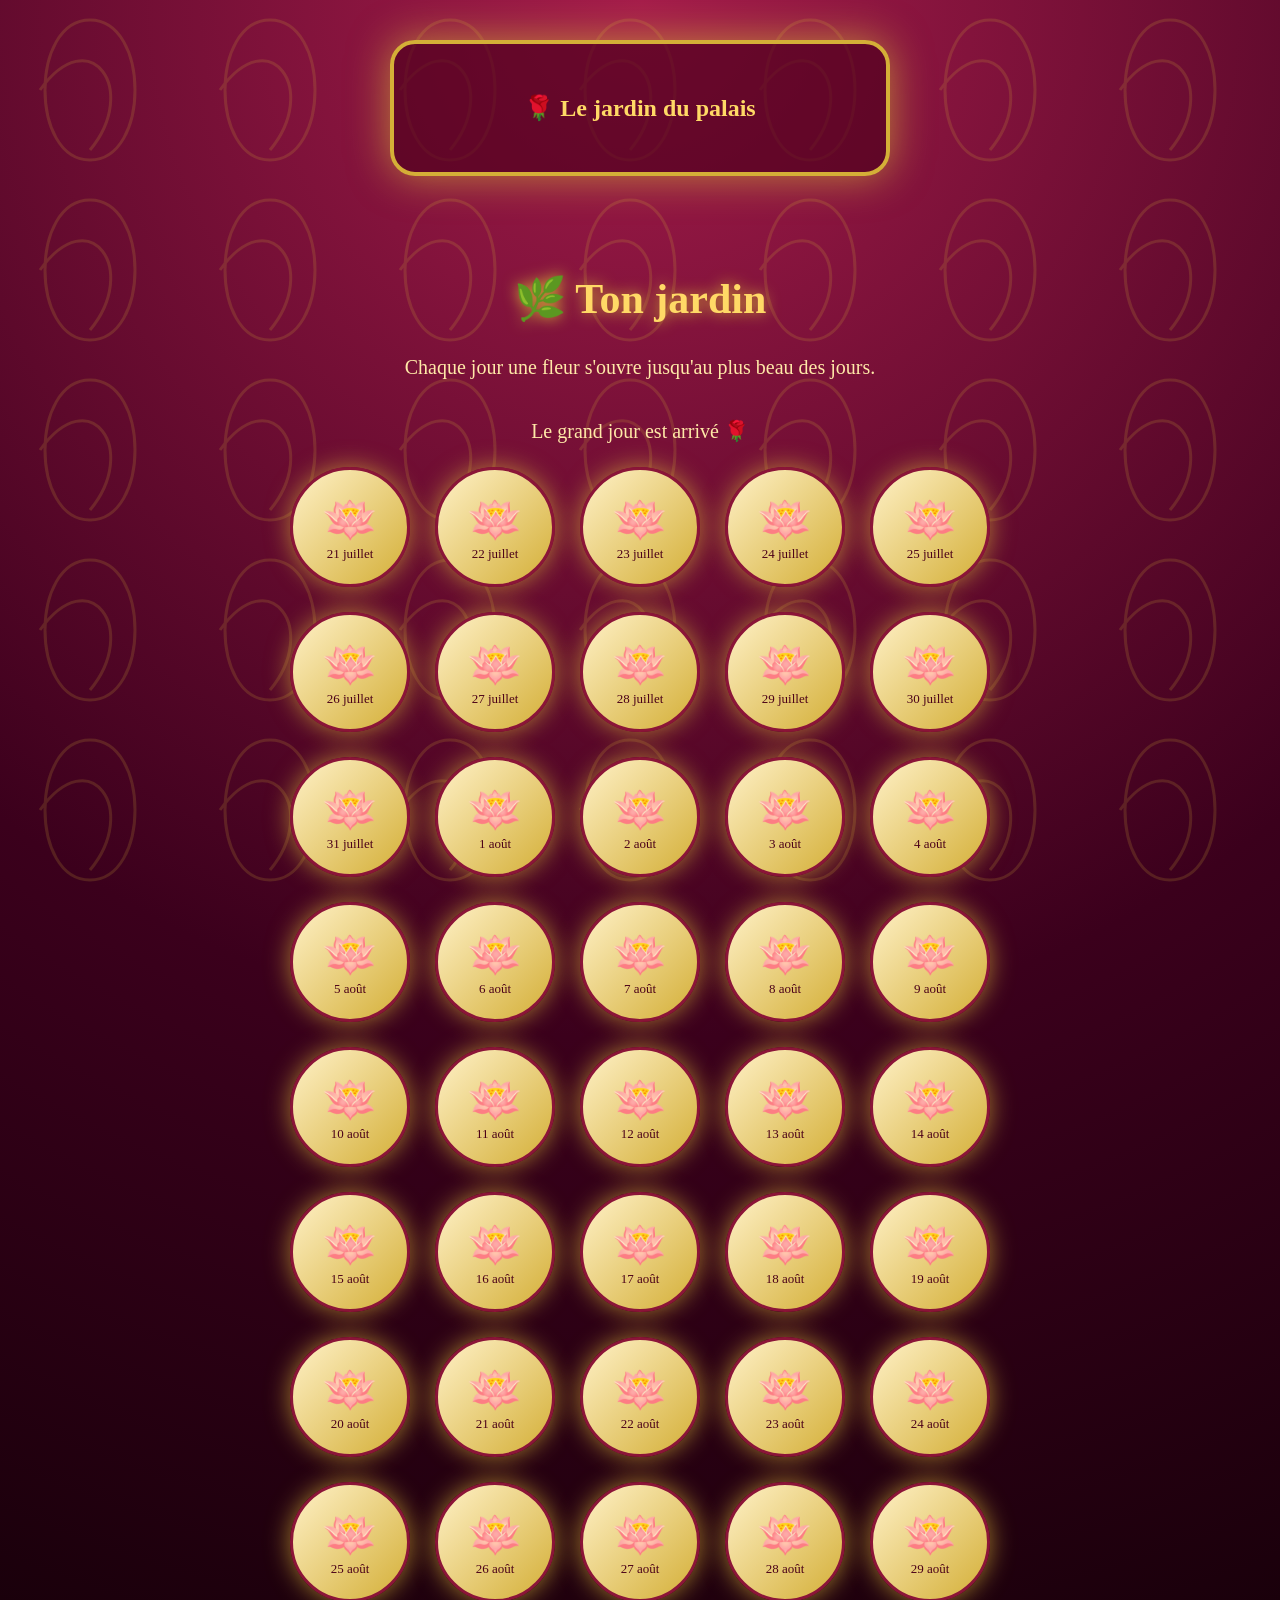
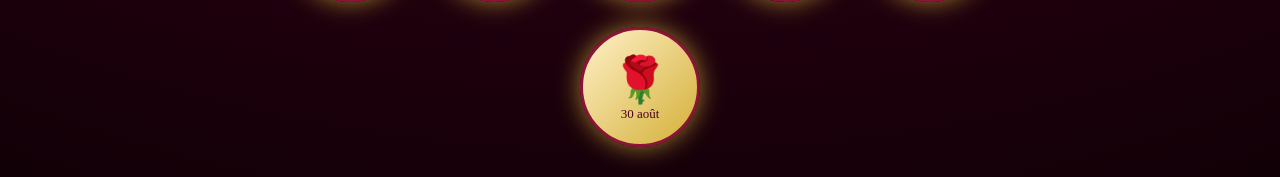
==== commit 736a0db6: "Update jardin.html" ====
--- a/jardin.html
+++ b/jardin.html
@@ -157,7 +157,7 @@
 if(dateFleur <= maintenant){
 
 
-symbole="🏵️";
+symbole="🪷";
 
 classe="ouverte";
 
@@ -276,34 +276,41 @@
 </script>
 
 <script>
-
 function creerPetale(){
 
-let p=document.createElement("div");
+const etoiles=[
+"✨",
+"⭐",
+"❤️",
+"💛"
+];
+
+const p=document.createElement("div");
 
 p.className="petale";
 
-p.innerHTML="🌸";
+p.innerHTML=
+etoiles[Math.floor(Math.random()*etoiles.length)];
 
 p.style.left=Math.random()*100+"vw";
 
+p.style.fontSize=
+(14+Math.random()*22)+"px";
+
 p.style.animationDuration=
-(5+Math.random()*5)+"s";
+(6+Math.random()*6)+"s";
 
 document.body.appendChild(p);
 
-
-setTimeout(()=>{
+setTimeout(function(){
 
 p.remove();
 
-},10000);
-
-
-}
-
-
-setInterval(creerPetale,700);
+},12000);
+
+}
+
+setInterval(creerPetale,350);
 
 
 </script>
--- a/style.css
+++ b/style.css
@@ -955,3 +955,218 @@
 color:#fff0c4;
 
 }
+/* ==========================
+   SIGNATURE ROYALE
+========================== */
+
+
+.signature-royale{
+
+margin-top:40px;
+
+padding:30px;
+
+font-family:"Brush Script MT",cursive;
+
+color:#d4af37;
+
+font-size:45px;
+
+text-shadow:
+
+0 0 10px #fff0c4,
+
+0 0 30px #d4af37;
+
+animation:
+
+apparitionSignature 3s ease;
+
+}
+
+
+.signature-royale span{
+
+display:block;
+
+font-family:Georgia,serif;
+
+font-size:20px;
+
+margin-top:20px;
+
+color:#fff0c4;
+
+}
+
+
+
+@keyframes apparitionSignature{
+
+
+from{
+
+opacity:0;
+
+transform:translateY(40px);
+
+}
+
+
+to{
+
+opacity:1;
+
+transform:translateY(0);
+
+}
+
+
+}
+/* ==========================
+   COFFRE CINÉMATIQUE
+========================== */
+
+.coffre{
+
+animation:arrivee 1.5s ease;
+
+}
+
+.coffre.ouvert{
+
+animation:brille 1.8s ease;
+
+}
+
+.coffre.ouvert .couvercle{
+
+transform:rotateX(80deg) translateY(-35px);
+
+transition:1.5s;
+
+}
+
+@keyframes arrivee{
+
+from{
+
+opacity:0;
+
+transform:scale(.85);
+
+}
+
+to{
+
+opacity:1;
+
+transform:scale(1);
+
+}
+
+}
+
+@keyframes brille{
+
+0%{
+
+box-shadow:0 0 20px gold;
+
+}
+
+50%{
+
+box-shadow:0 0 90px gold;
+
+transform:scale(1.03);
+
+}
+
+100%{
+
+box-shadow:0 0 20px gold;
+
+}
+
+}
+.petale{
+
+position:fixed;
+
+top:-50px;
+
+pointer-events:none;
+
+z-index:999;
+
+animation:tomber linear forwards;
+
+filter:drop-shadow(0 0 8px gold);
+
+}
+
+
+@keyframes tomber{
+
+0%{
+
+transform:
+translateY(-50px)
+translateX(0)
+rotate(0deg)
+scale(.6);
+
+opacity:0;
+
+}
+
+15%{
+
+opacity:1;
+
+}
+
+25%{
+
+transform:
+translateY(20vh)
+translateX(-20px)
+rotate(90deg)
+scale(1);
+
+}
+
+50%{
+
+transform:
+translateY(45vh)
+translateX(25px)
+rotate(180deg)
+scale(.8);
+
+}
+
+75%{
+
+transform:
+translateY(75vh)
+translateX(-15px)
+rotate(270deg)
+scale(1.2);
+
+}
+
+100%{
+
+transform:
+translateY(110vh)
+translateX(20px)
+rotate(360deg)
+scale(.5);
+
+opacity:0;
+
+}
+
+}
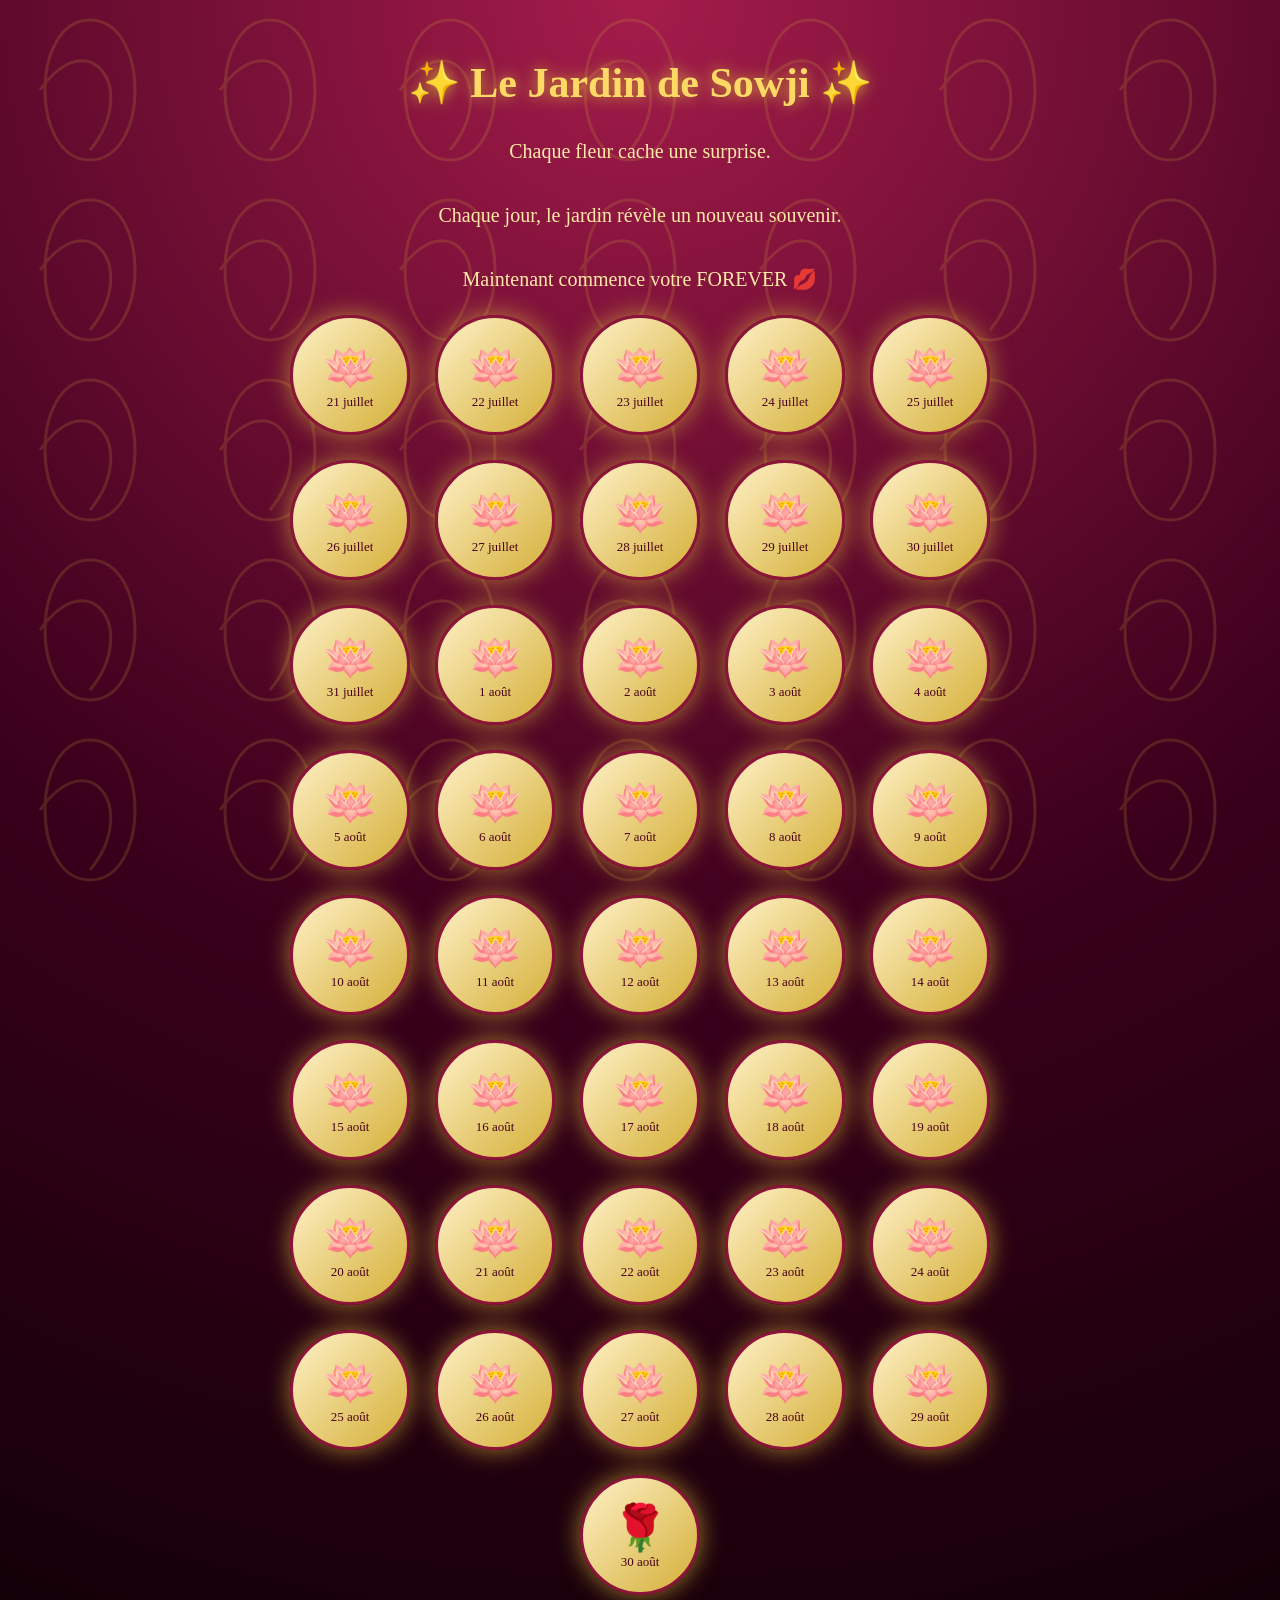
==== commit 6c35d5e3: "Update jardin.html" ====
--- a/jardin.html
+++ b/jardin.html
@@ -6,7 +6,7 @@
 <meta charset="UTF-8">
 <meta name="viewport" content="width=device-width, initial-scale=1.0">
 
-<title>Le jardin</title>
+<title>Le Jardin de Sowji</title>
 
 <link rel="stylesheet" href="style.css">
 
@@ -16,43 +16,37 @@
 <body>
 
 
-<div class="porte-jardin">
-
-<div class="cadre-porte">
-
-<h2>
-🌹 Le jardin du palais
-</h2>
+<div class="jardin">
+
+
+<h1>
+✨ Le Jardin de Sowji ✨
+</h1>
+
+
+<p class="phrase">
+
+Chaque fleur cache une surprise.
+
+<br><br>
+
+Chaque jour, le jardin révèle un nouveau souvenir.
+
+<br><br>
+
+<span id="compteur"></span>
+
+</p>
+
+
+<div class="chemin" id="chemin"></div>
+
 
 </div>
 
-</div>
-
-
-
-<div class="jardin">
-
-
-<h1>
-🌿 Ton jardin
-</h1>
-
-
-<p class="phrase">
-Chaque jour une fleur s'ouvre jusqu'au plus beau des jours.
-<br><br>
-<span id="compteur"></span>
-</p>
-
-
-
-<div class="chemin" id="chemin"></div>
-
-
-
-</div>
-
-
+
+
+<script src="lettres.js"></script>
 
 
 <script>
@@ -66,6 +60,11 @@
 const debut =
 new Date("2026-07-21");
 
+
+const mariage =
+new Date("2026-08-21");
+
+
 const fin =
 new Date("2026-08-30");
 
@@ -74,53 +73,145 @@
 const maintenant =
 new Date();
 
+
 maintenant.setHours(0,0,0,0);
 
-
-
-const grandJour =
-new Date("2026-08-30");
-
-grandJour.setHours(0,0,0,0);
-
-
-
-let reste =
+mariage.setHours(0,0,0,0);
+
+fin.setHours(0,0,0,0);
+
+
+
+
+
+// ======================
+// COMPTEUR
+// ======================
+
+
+let compteurTexte="";
+
+let dateCible;
+
+
+
+if(maintenant < mariage){
+
+
+dateCible=mariage;
+
+
+compteurTexte=
+
+"Encore {jours} jours avant le grand jour 💍";
+
+
+}
+
+else if(maintenant < fin){
+
+
+dateCible=fin;
+
+
+compteurTexte=
+
+"💍Encore {jours} jours de festivité 🥂";
+
+
+}
+
+else{
+
+
+compteurTexte=
+
+"Maintenant commence votre FOREVER 💋";
+
+
+}
+
+
+
+
+
+if(dateCible){
+
+
+let jours=
+
 Math.ceil(
-(grandJour-maintenant)
+
+(dateCible-maintenant)
+
 /(1000*60*60*24)
+
 );
 
 
 
-document.getElementById("compteur").innerHTML =
-
-reste > 0 ?
-
-"Encore "+reste+" jours avant le grand jour 🌹"
-
-:
-
-"Le grand jour est arrivé 🌹";
-
-
-
+compteurTexte=
+
+compteurTexte.replace(
+
+"{jours}",
+
+jours
+
+);
+
+
+}
+
+
+
+document.getElementById("compteur").innerHTML=
+
+compteurTexte;
+
+
+
+
+
+
+
+
+
+// ======================
+// DATES
+// ======================
 
 
 function afficherDate(date){
 
+
 return date.toLocaleDateString(
+
 "fr-FR",
+
 {
+
 day:"numeric",
+
 month:"long"
-}
+
+}
+
 );
 
 }
 
 
 
+
+
+
+
+
+
+// ======================
+// CREATION DES FLEURS
+// ======================
 
 
 let dateActuelle =
@@ -140,19 +231,20 @@
 let dateFleur =
 new Date(dateActuelle);
 
+
 dateFleur.setHours(0,0,0,0);
 
 
 
-let symbole = "🌙";
-
-let classe = "";
-
-let ouvrable = false;
-
-
-
-// Fleur disponible seulement si la date est arrivée
+let symbole="🌙";
+
+let classe="";
+
+let ouvrable=false;
+
+
+
+
 
 if(dateFleur <= maintenant){
 
@@ -168,16 +260,13 @@
 
 
 
+
+
+
 // Dernière fleur
 
-if(
-
-dateFleur.getTime()
-===
-
-fin.getTime()
-
-){
+
+if(dateFleur.getTime() === fin.getTime()){
 
 
 symbole="🌹";
@@ -187,22 +276,32 @@
 
 if(dateFleur <= maintenant){
 
+document.body.classList.add("grand-jour");
+
+}
+
+
+
+if(dateFleur <= maintenant){
+
 ouvrable=true;
 
 }
 
-}
-
-
-
-
-
-fleur.className =
-"fleur-jardin";
-
-
-
-fleur.innerHTML =
+
+}
+
+
+
+
+
+
+
+fleur.className="fleur-jardin";
+
+
+
+fleur.innerHTML=
 
 `
 
@@ -212,6 +311,7 @@
 
 </div>
 
+
 <div class="date-fleur">
 
 ${afficherDate(dateFleur)}
@@ -224,29 +324,22 @@
 
 
 
+
+
 if(ouvrable){
 
 
 fleur.onclick=function(){
 
 
-if(dateFleur.getTime()===fin.getTime()){
-
-
-window.location.href="grandjour.html";
-
-
-}
-
-else{
-
-
 window.location.href=
 
-"lettre.html?date="+dateFleur.toISOString();
-
-
-}
+"lettre.html?date="
+
++
+
+dateFleur.toISOString();
+
 
 
 };
@@ -258,6 +351,8 @@
 
 
 
+
+
 chemin.appendChild(fleur);
 
 
@@ -273,47 +368,162 @@
 
 
 
+
+
+
+
+
+
+// ======================
+// SECRET DU 29 AOÛT
+// ======================
+
+
+let secret =
+new Date("2026-08-29");
+
+
+secret.setHours(0,0,0,0);
+
+
+
+
+
+if(maintenant.getTime() === secret.getTime()){
+
+
+
+let message =
+document.createElement("div");
+
+
+
+message.className="souvenir";
+
+
+
+message.innerHTML=
+
+`
+
+👑
+
+<br><br>
+
+Le jardin semble arriver au bout du chemin...
+
+<br><br>
+
+Mais certains palais gardent encore un dernier secret.
+
+<br><br>
+
+Demain, une nouvelle histoire commencera.
+
+`;
+
+
+
+document.querySelector(".jardin")
+
+.appendChild(message);
+
+
+
+}
+
+
+
+
+
+
+
+
+
+// ======================
+// PLUIE D'ETOILES MAGIQUES
+// ======================
+
+
+function creerEtoile(){
+
+
+const etoiles=[
+
+"✨",
+
+"⭐",
+
+"💛",
+
+"❤️"
+
+];
+
+
+
+const p=document.createElement("div");
+
+
+p.className="petale";
+
+
+
+p.innerHTML=
+
+etoiles[
+
+Math.floor(
+
+Math.random()*etoiles.length
+
+)
+
+];
+
+
+
+p.style.left=
+
+Math.random()*100+"vw";
+
+
+
+p.style.fontSize=
+
+(14+Math.random()*22)+"px";
+
+
+
+p.style.animationDuration=
+
+(6+Math.random()*6)+"s";
+
+
+
+document.body.appendChild(p);
+
+
+
+setTimeout(()=>{
+
+p.remove();
+
+},12000);
+
+
+
+}
+
+
+
+setInterval(creerEtoile,350);
+
+
+
 </script>
 
-<script>
-function creerPetale(){
-
-const etoiles=[
-"✨",
-"⭐",
-"❤️",
-"💛"
-];
-
-const p=document.createElement("div");
-
-p.className="petale";
-
-p.innerHTML=
-etoiles[Math.floor(Math.random()*etoiles.length)];
-
-p.style.left=Math.random()*100+"vw";
-
-p.style.fontSize=
-(14+Math.random()*22)+"px";
-
-p.style.animationDuration=
-(6+Math.random()*6)+"s";
-
-document.body.appendChild(p);
-
-setTimeout(function(){
-
-p.remove();
-
-},12000);
-
-}
-
-setInterval(creerPetale,350);
-
-
-</script>
+
 </body>
 
 </html>
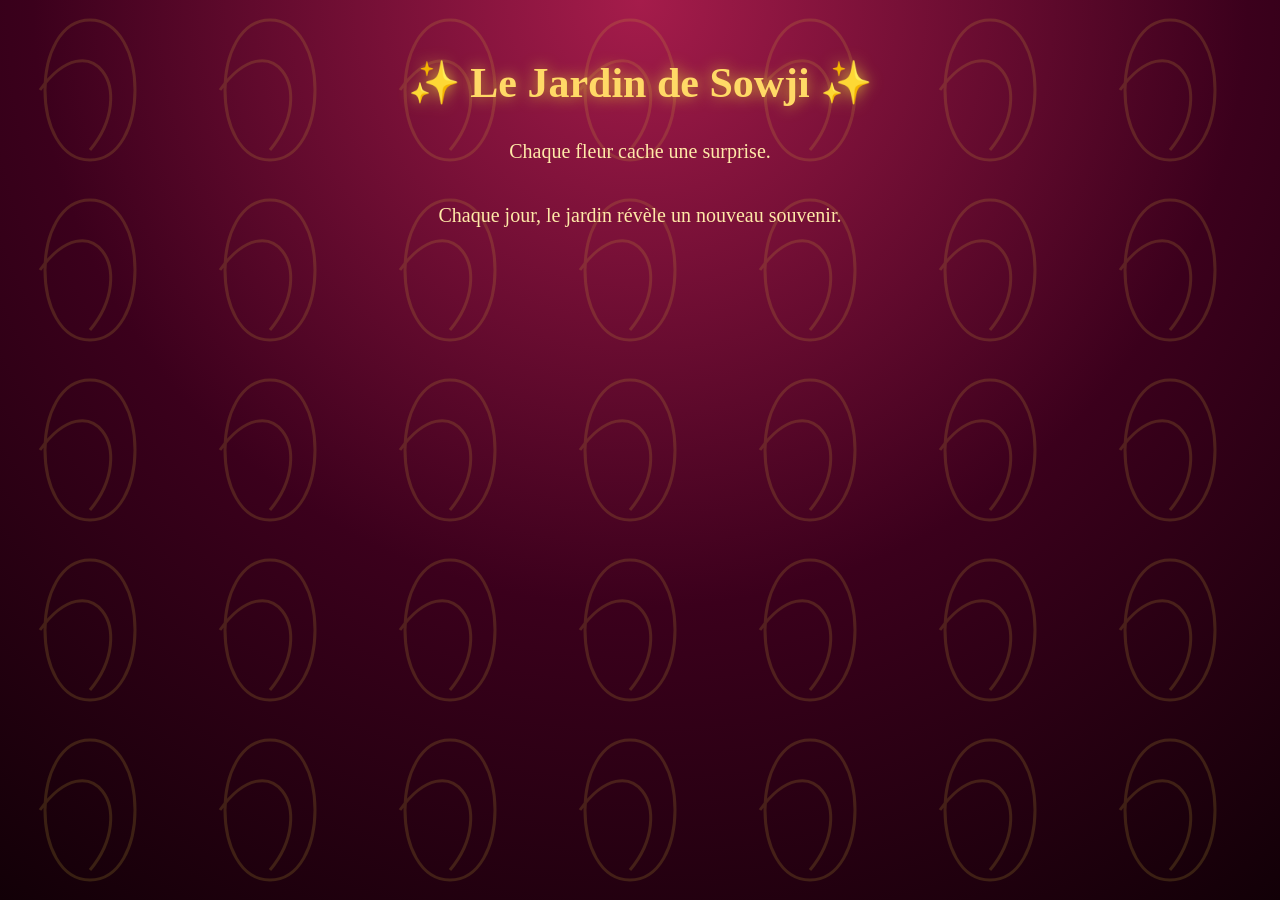
==== commit 0959895b: "Update jardin.html" ====
--- a/jardin.html
+++ b/jardin.html
@@ -332,6 +332,67 @@
 fleur.onclick=function(){
 
 
+if(dateFleur.getTime() === fin.getTime()){
+
+
+
+let parchemin =
+document.createElement("div");
+
+
+
+parchemin.className="parchemin-final";
+
+
+
+parchemin.innerHTML=
+
+`
+
+👑
+
+<br><br>
+
+Ma chère Sowji,
+
+<br><br>
+
+Toutes les fleurs de ce jardin ont grandi
+jour après jour.
+
+<br><br>
+
+Chaque lettre était une petite partie de mon cœur.
+
+<br><br>
+
+Aujourd'hui, la dernière fleur s'ouvre...
+
+<br><br>
+
+Mais ce n'est pas la fin.
+
+<br><br>
+
+C'est le début de notre FOREVER. ❤️
+
+<br><br>
+
+🌹
+
+`;
+
+
+
+document.body.appendChild(parchemin);
+
+
+
+}
+
+else{
+
+
 window.location.href=
 
 "lettre.html?date="
@@ -340,6 +401,11 @@
 
 dateFleur.toISOString();
 
+
+}
+
+
+};
 
 
 };
--- a/style.css
+++ b/style.css
@@ -1170,3 +1170,91 @@
 }
 
 }
+/* ==========================
+   GRAND JOUR - 30 AOÛT
+========================== */
+
+
+.grand-jour{
+
+animation:
+
+lumiereRoyale 4s infinite;
+
+}
+
+
+
+.finale .sceau-fleur{
+
+font-size:70px;
+
+filter:
+
+drop-shadow(0 0 25px gold);
+
+animation:
+
+roseRoyale 2s infinite;
+
+}
+
+
+
+
+
+@keyframes roseRoyale{
+
+
+0%{
+
+transform:scale(1);
+
+}
+
+
+50%{
+
+transform:scale(1.15);
+
+}
+
+
+100%{
+
+transform:scale(1);
+
+}
+
+
+}
+
+
+
+
+
+@keyframes lumiereRoyale{
+
+
+0%{
+
+filter:brightness(1);
+
+}
+
+
+50%{
+
+filter:brightness(1.25);
+
+}
+
+
+100%{
+
+filter:brightness(1);
+
+}
+
+
+}
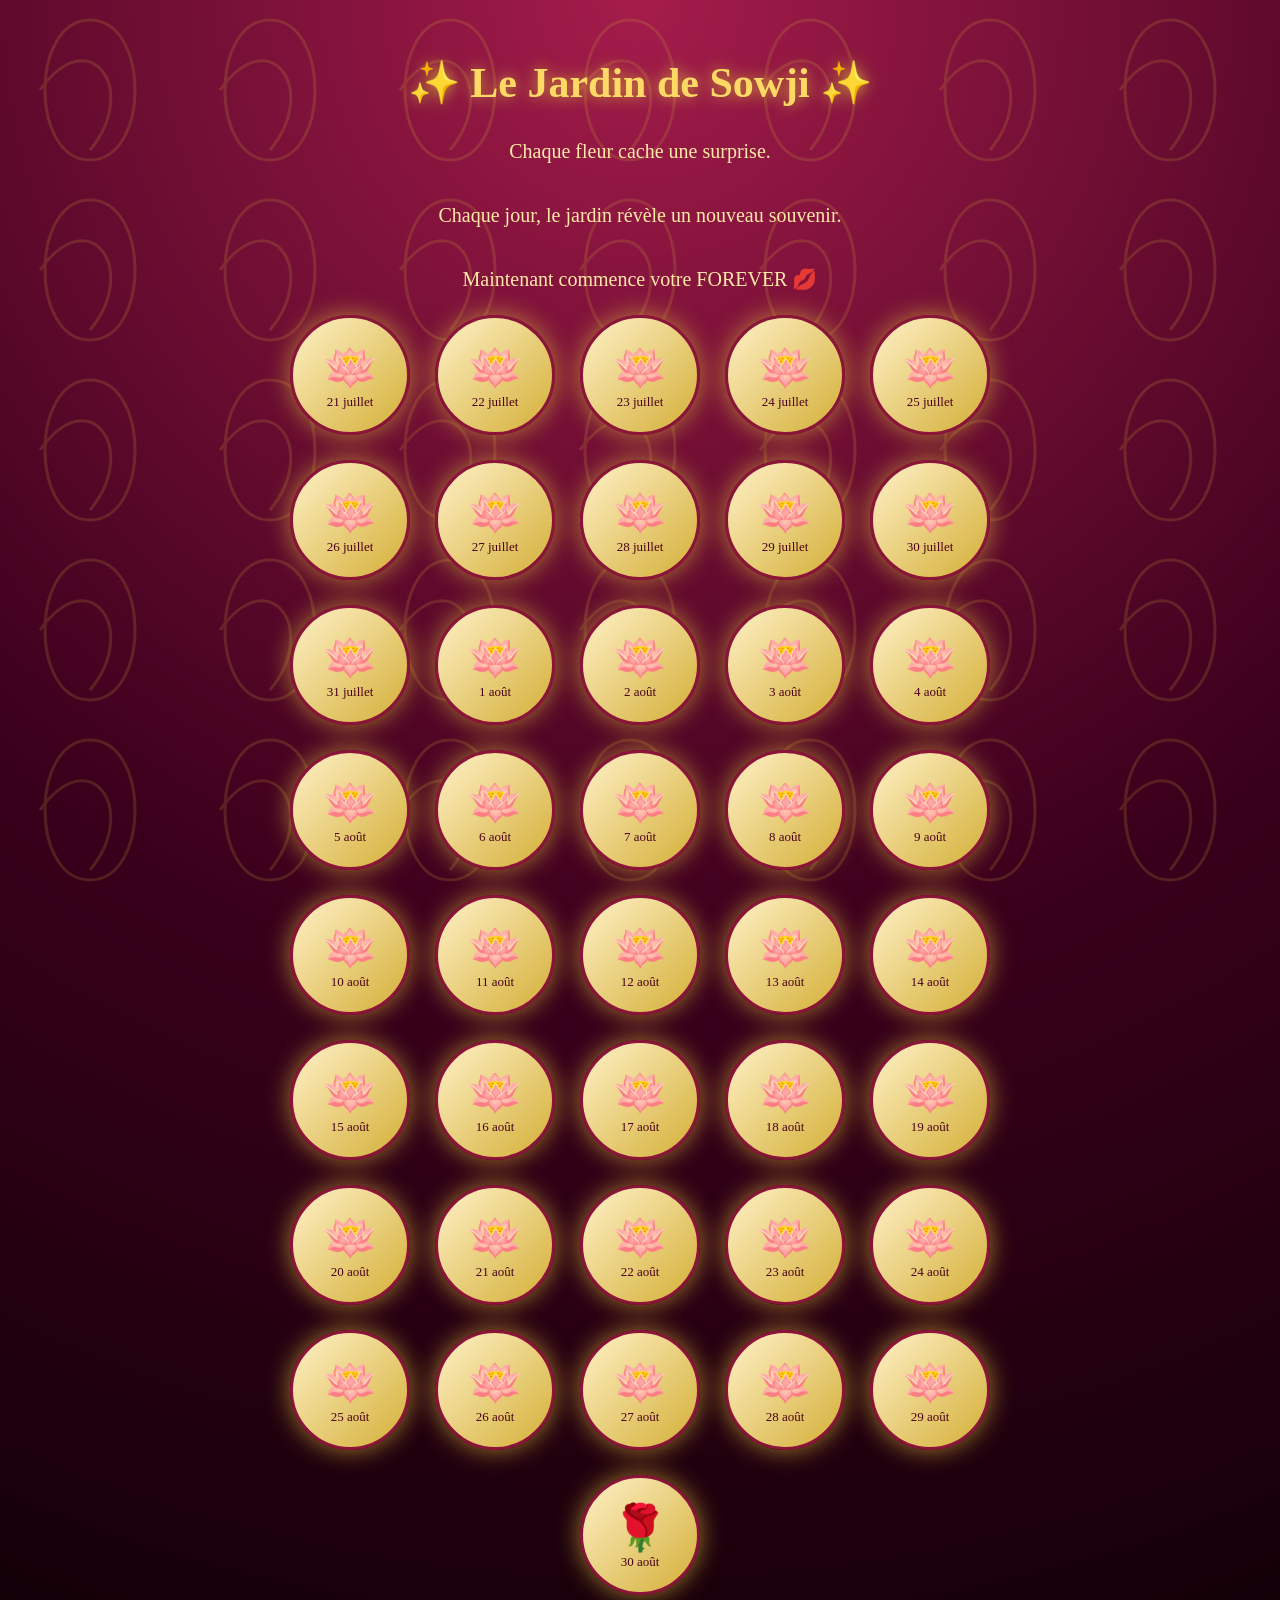
==== commit fcee6735: "Update jardin.html" ====
--- a/jardin.html
+++ b/jardin.html
@@ -52,57 +52,40 @@
 <script>
 
 
-const chemin =
-document.getElementById("chemin");
-
-
-
-const debut =
-new Date("2026-07-21");
-
-
-const mariage =
-new Date("2026-08-21");
-
-
-const fin =
-new Date("2026-08-30");
-
-
-
-const maintenant =
-new Date();
+const chemin = document.getElementById("chemin");
+
+
+const debut = new Date("2026-07-21");
+
+const mariage = new Date("2026-08-21");
+
+const fin = new Date("2026-08-30");
+
+
+const maintenant = new Date();
 
 
 maintenant.setHours(0,0,0,0);
-
 mariage.setHours(0,0,0,0);
-
 fin.setHours(0,0,0,0);
 
 
 
-
-
 // ======================
 // COMPTEUR
 // ======================
 
 
 let compteurTexte="";
-
 let dateCible;
 
 
 
 if(maintenant < mariage){
 
-
 dateCible=mariage;
 
-
 compteurTexte=
-
 "Encore {jours} jours avant le grand jour 💍";
 
 
@@ -110,25 +93,19 @@
 
 else if(maintenant < fin){
 
-
 dateCible=fin;
 
-
 compteurTexte=
-
-"💍Encore {jours} jours de festivité 🥂";
+"💍🥂Encore {jours} jours de festivité 🥂💍";
 
 
 }
 
 else{
 
-
 compteurTexte=
-
 "Maintenant commence votre FOREVER 💋";
 
-
 }
 
 
@@ -138,18 +115,14 @@
 if(dateCible){
 
 
-let jours=
-
-Math.ceil(
+let jours=Math.ceil(
 
 (dateCible-maintenant)
-
 /(1000*60*60*24)
 
 );
 
 
-
 compteurTexte=
 
 compteurTexte.replace(
@@ -166,7 +139,6 @@
 
 
 document.getElementById("compteur").innerHTML=
-
 compteurTexte;
 
 
@@ -174,17 +146,13 @@
 
 
 
-
-
-
-// ======================
-// DATES
+// ======================
+// DATE
 // ======================
 
 
 function afficherDate(date){
 
-
 return date.toLocaleDateString(
 
 "fr-FR",
@@ -205,17 +173,12 @@
 
 
 
-
-
-
-
 // ======================
 // CREATION DES FLEURS
 // ======================
 
 
-let dateActuelle =
-new Date(debut);
+let dateActuelle=new Date(debut);
 
 
 
@@ -223,13 +186,10 @@
 
 
 
-let fleur =
-document.createElement("div");
-
-
-
-let dateFleur =
-new Date(dateActuelle);
+let fleur=document.createElement("div");
+
+
+let dateFleur=new Date(dateActuelle);
 
 
 dateFleur.setHours(0,0,0,0);
@@ -262,8 +222,7 @@
 
 
 
-
-// Dernière fleur
+// ROSE FINALE
 
 
 if(dateFleur.getTime() === fin.getTime()){
@@ -276,19 +235,13 @@
 
 if(dateFleur <= maintenant){
 
+ouvrable=true;
+
 document.body.classList.add("grand-jour");
 
 }
 
 
-
-if(dateFleur <= maintenant){
-
-ouvrable=true;
-
-}
-
-
 }
 
 
@@ -329,15 +282,19 @@
 if(ouvrable){
 
 
+
 fleur.onclick=function(){
 
 
+
+// DERNIERE ROSE
+
+
 if(dateFleur.getTime() === fin.getTime()){
 
 
 
-let parchemin =
-document.createElement("div");
+let parchemin=document.createElement("div");
 
 
 
@@ -349,13 +306,21 @@
 
 `
 
+<div class="couronne-finale">
+
 👑
 
-<br><br>
-
-Ma chère Sowji,
-
-<br><br>
+</div>
+
+
+<h2>
+
+Ma chère Sowji
+
+</h2>
+
+
+<p>
 
 Toutes les fleurs de ce jardin ont grandi
 jour après jour.
@@ -374,12 +339,14 @@
 
 <br><br>
 
-C'est le début de notre FOREVER. ❤️
+C'est le début de notre FOREVER ❤️
 
 <br><br>
 
 🌹
 
+</p>
+
 `;
 
 
@@ -393,6 +360,7 @@
 else{
 
 
+
 window.location.href=
 
 "lettre.html?date="
@@ -402,17 +370,16 @@
 dateFleur.toISOString();
 
 
-}
+
+}
+
 
 
 };
 
 
-};
-
-
-}
-
+
+}
 
 
 
@@ -445,8 +412,7 @@
 // ======================
 
 
-let secret =
-new Date("2026-08-29");
+let secret=new Date("2026-08-29");
 
 
 secret.setHours(0,0,0,0);
@@ -459,8 +425,7 @@
 
 
 
-let message =
-document.createElement("div");
+let message=document.createElement("div");
 
 
 
@@ -507,13 +472,14 @@
 
 
 // ======================
-// PLUIE D'ETOILES MAGIQUES
+// PLUIE D'ETOILES
 // ======================
 
 
 function creerEtoile(){
 
 
+
 const etoiles=[
 
 "✨",
@@ -531,6 +497,7 @@
 const p=document.createElement("div");
 
 
+
 p.className="petale";
 
 
--- a/style.css
+++ b/style.css
@@ -1258,3 +1258,101 @@
 
 
 }
+/* ==========================
+   PARCHEMIN FINAL
+========================== */
+
+
+.parchemin-final{
+
+
+position:fixed;
+
+top:50%;
+
+left:50%;
+
+
+transform:
+
+translate(-50%,-50%);
+
+
+width:80%;
+
+max-width:500px;
+
+
+padding:40px;
+
+
+background:
+
+#fff0c4;
+
+
+border:
+
+6px solid #d4af37;
+
+
+border-radius:20px;
+
+
+box-shadow:
+
+0 0 80px gold;
+
+
+font-size:20px;
+
+
+text-align:center;
+
+
+z-index:999;
+
+
+animation:
+
+apparitionParchemin 2s;
+
+
+color:#5a1028;
+
+
+}
+
+
+
+
+@keyframes apparitionParchemin{
+
+
+from{
+
+opacity:0;
+
+transform:
+
+translate(-50%,-50%)
+
+scale(.5);
+
+}
+
+
+to{
+
+opacity:1;
+
+transform:
+
+translate(-50%,-50%)
+
+scale(1);
+
+}
+
+
+}
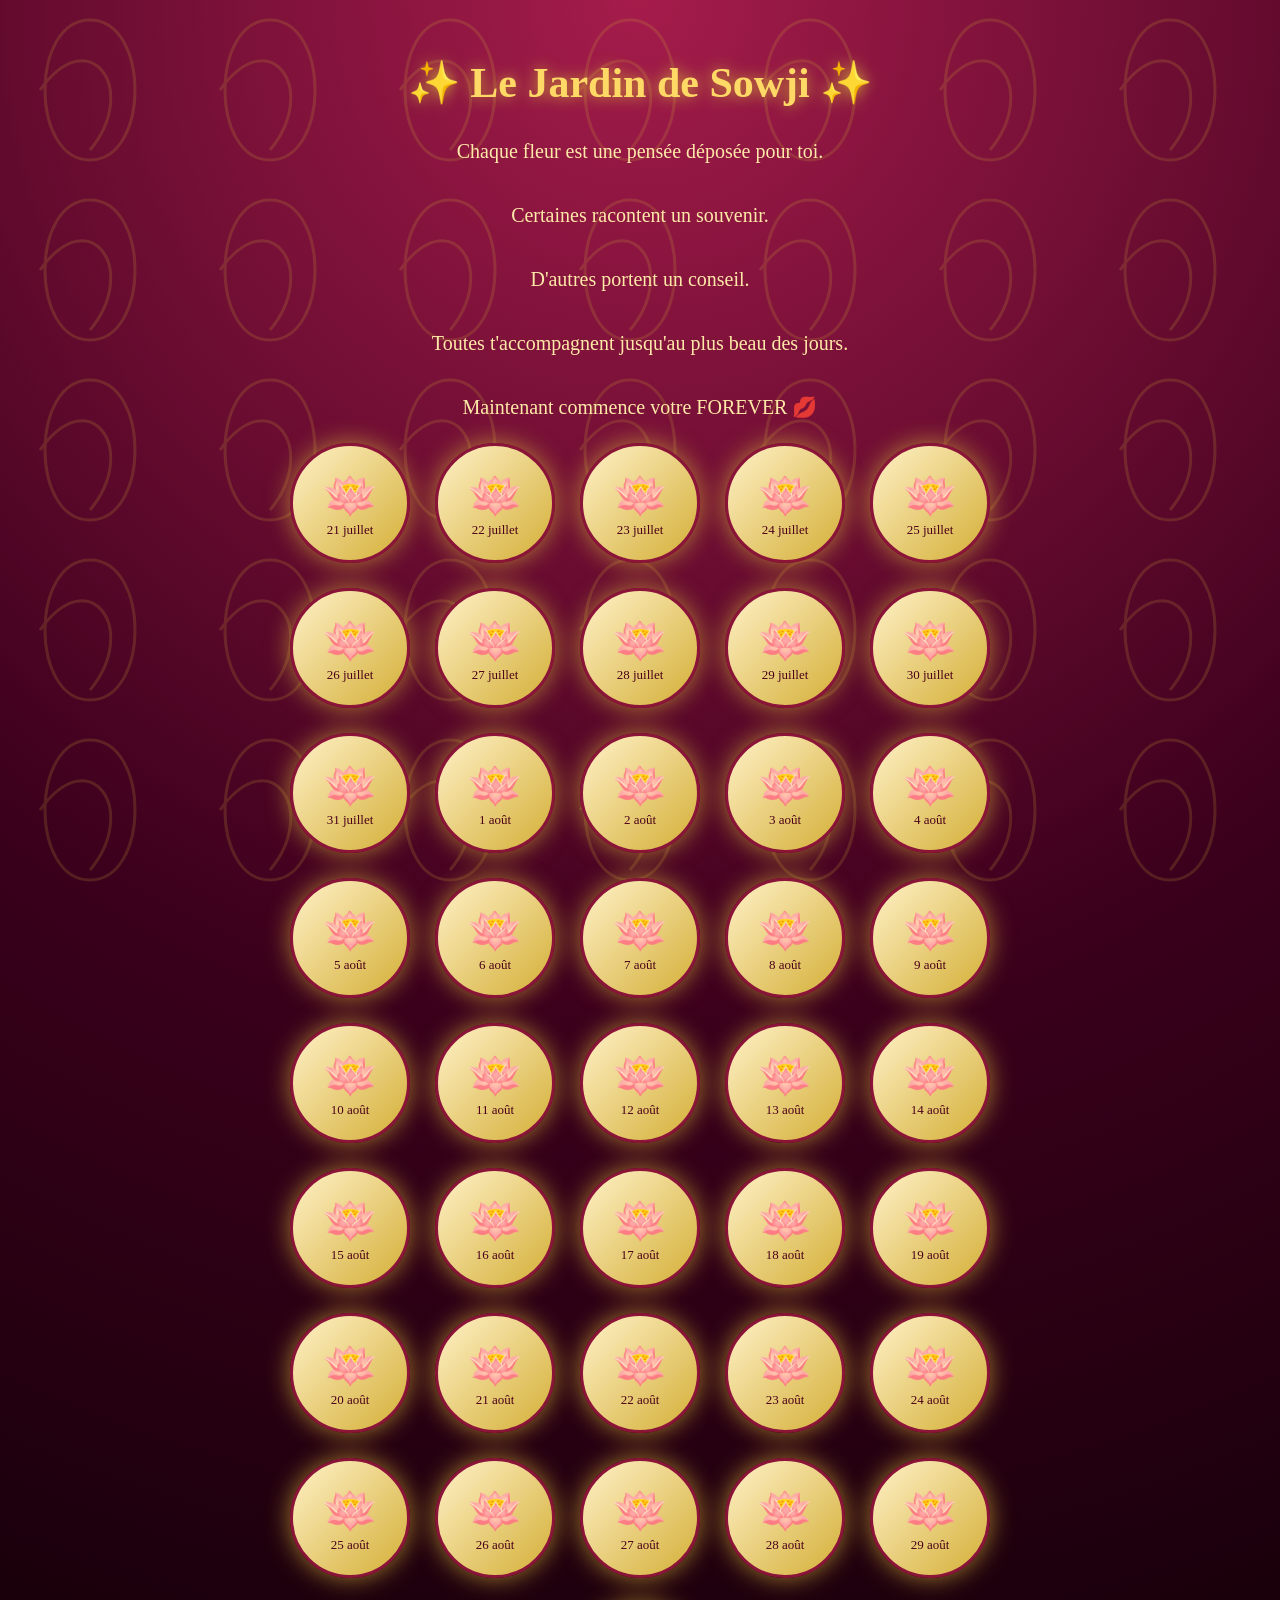
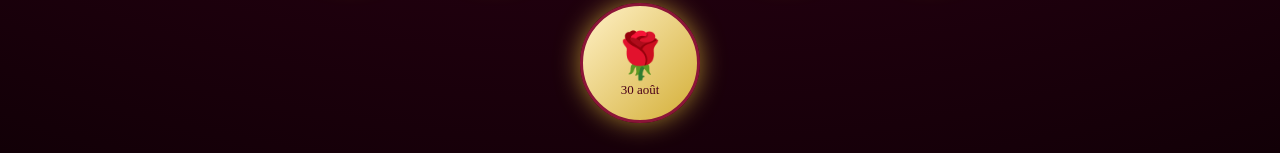
==== commit 6914960a: "Update jardin.html" ====
--- a/jardin.html
+++ b/jardin.html
@@ -26,11 +26,19 @@
 
 <p class="phrase">
 
-Chaque fleur cache une surprise.
-
-<br><br>
-
-Chaque jour, le jardin révèle un nouveau souvenir.
+Chaque fleur est une pensée déposée pour toi.
+
+<br><br>
+
+Certaines racontent un souvenir.
+
+<br><br>
+
+D'autres portent un conseil.
+
+<br><br>
+
+Toutes t'accompagnent jusqu'au plus beau des jours.
 
 <br><br>
 
@@ -331,15 +339,15 @@
 
 <br><br>
 
-Aujourd'hui, la dernière fleur s'ouvre...
-
-<br><br>
-
-Mais ce n'est pas la fin.
-
-<br><br>
-
-C'est le début de notre FOREVER ❤️
+Aujourd'hui, la dernière fleur s'ouvre.
+<br><br>
+Mais les plus belles histoires ne se terminent jamais.
+<br><br>
+Elles commencent simplement un nouveau chapitre.
+
+<br><br>
+
+C'est le début de votre FOREVER ❤️
 
 <br><br>
 
@@ -361,14 +369,18 @@
 
 
 
-window.location.href=
-
+window.location.href =
 "lettre.html?date="
-
 +
-
-dateFleur.toISOString();
-
+dateFleur.getFullYear()
++
+"-"
++
+String(dateFleur.getMonth()+1).padStart(2,"0")
++
+"-"
++
+String(dateFleur.getDate()).padStart(2,"0");
 
 
 }
--- a/style.css
+++ b/style.css
@@ -1356,3 +1356,137 @@
 
 
 }
+/* ==========================
+   FINAL DU 30 AOÛT
+========================== */
+
+
+.grand-jour{
+
+animation:
+lumiereRoyale 4s infinite;
+
+}
+
+
+
+
+.finale .sceau-fleur{
+
+font-size:75px;
+
+filter:
+
+drop-shadow(0 0 30px gold);
+
+animation:
+
+roseFinale 2s infinite;
+
+}
+
+
+
+
+.couronne-finale{
+
+font-size:60px;
+
+animation:
+
+apparitionCouronne 2s;
+
+}
+
+
+
+.parchemin-final h2{
+
+color:#8b1538;
+
+font-size:32px;
+
+}
+
+
+
+@keyframes roseFinale{
+
+
+0%{
+
+transform:scale(1);
+
+}
+
+
+50%{
+
+transform:scale(1.2);
+
+}
+
+
+100%{
+
+transform:scale(1);
+
+}
+
+
+}
+
+
+
+
+
+@keyframes lumiereRoyale{
+
+
+0%{
+
+filter:brightness(1);
+
+}
+
+
+50%{
+
+filter:brightness(1.3);
+
+}
+
+
+100%{
+
+filter:brightness(1);
+
+}
+
+
+}
+
+
+
+@keyframes apparitionCouronne{
+
+
+from{
+
+opacity:0;
+
+transform:translateY(-30px);
+
+}
+
+
+to{
+
+opacity:1;
+
+transform:translateY(0);
+
+}
+
+
+}
